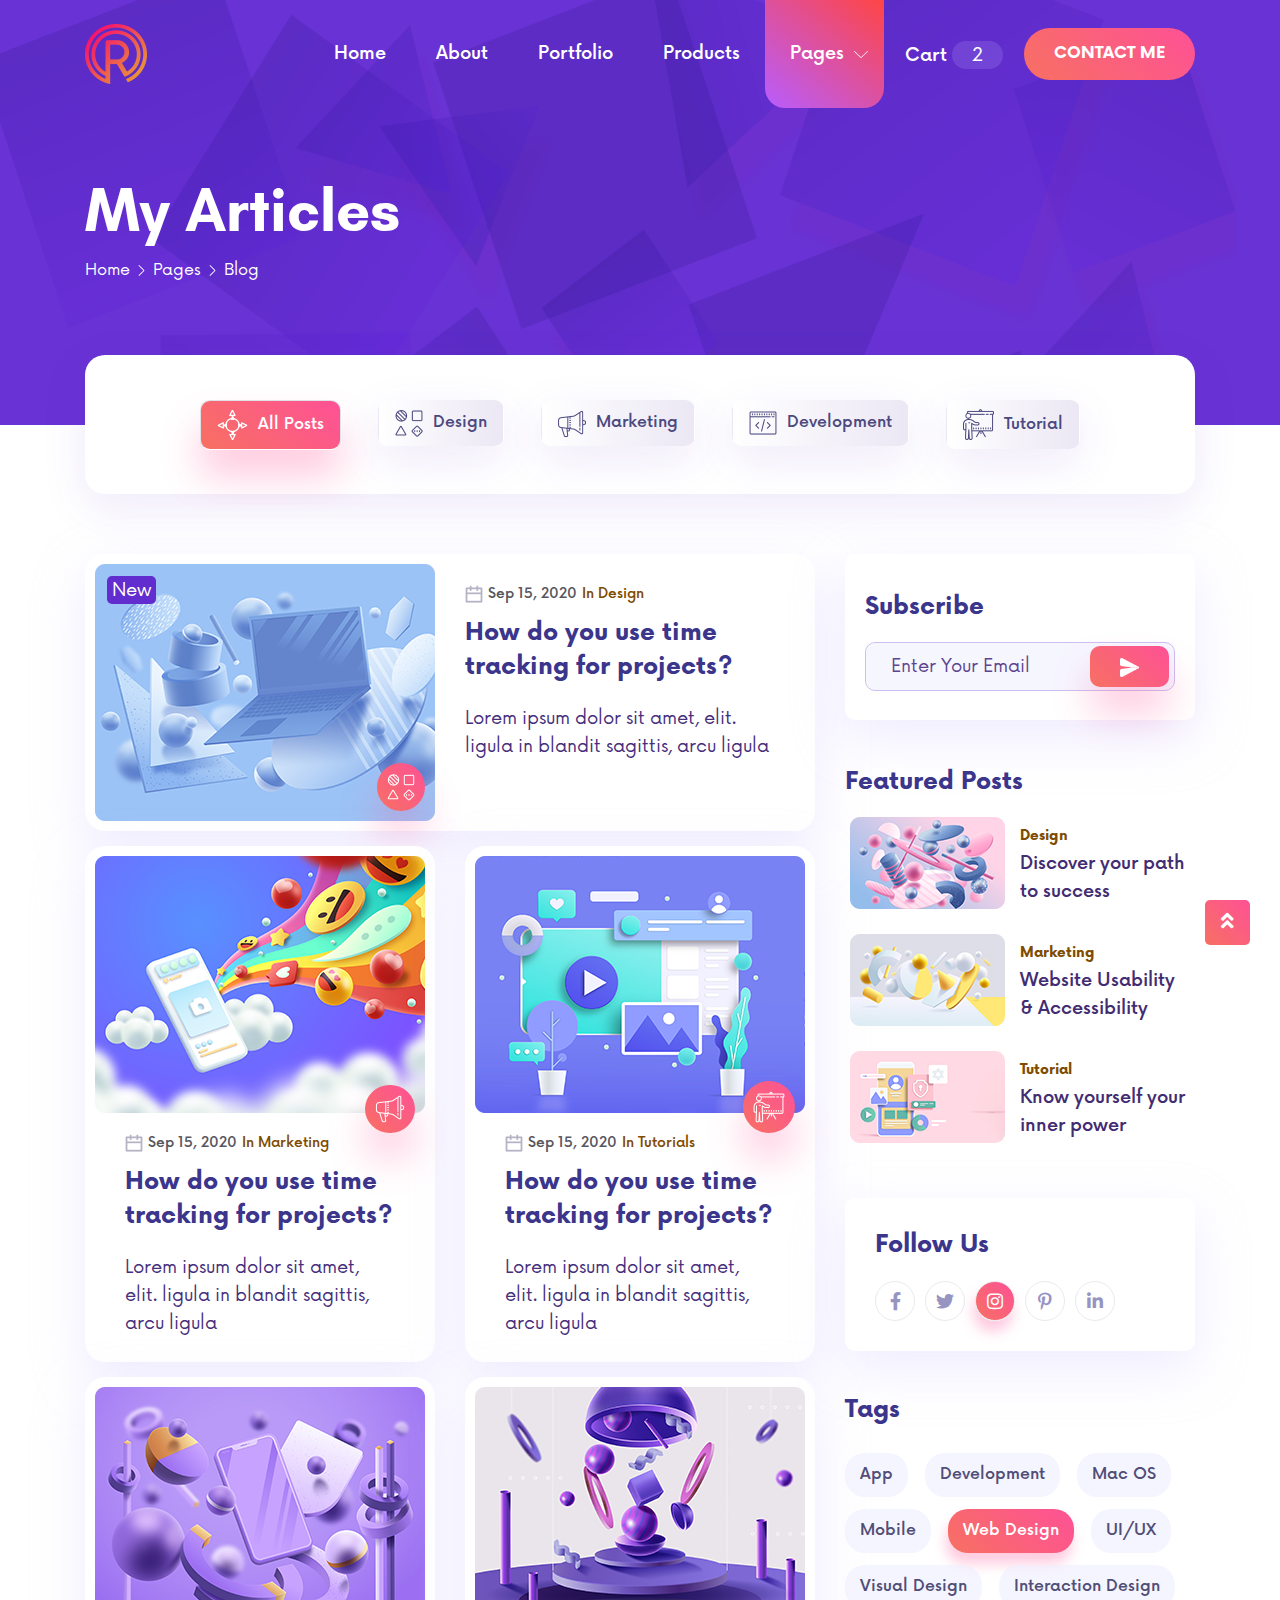
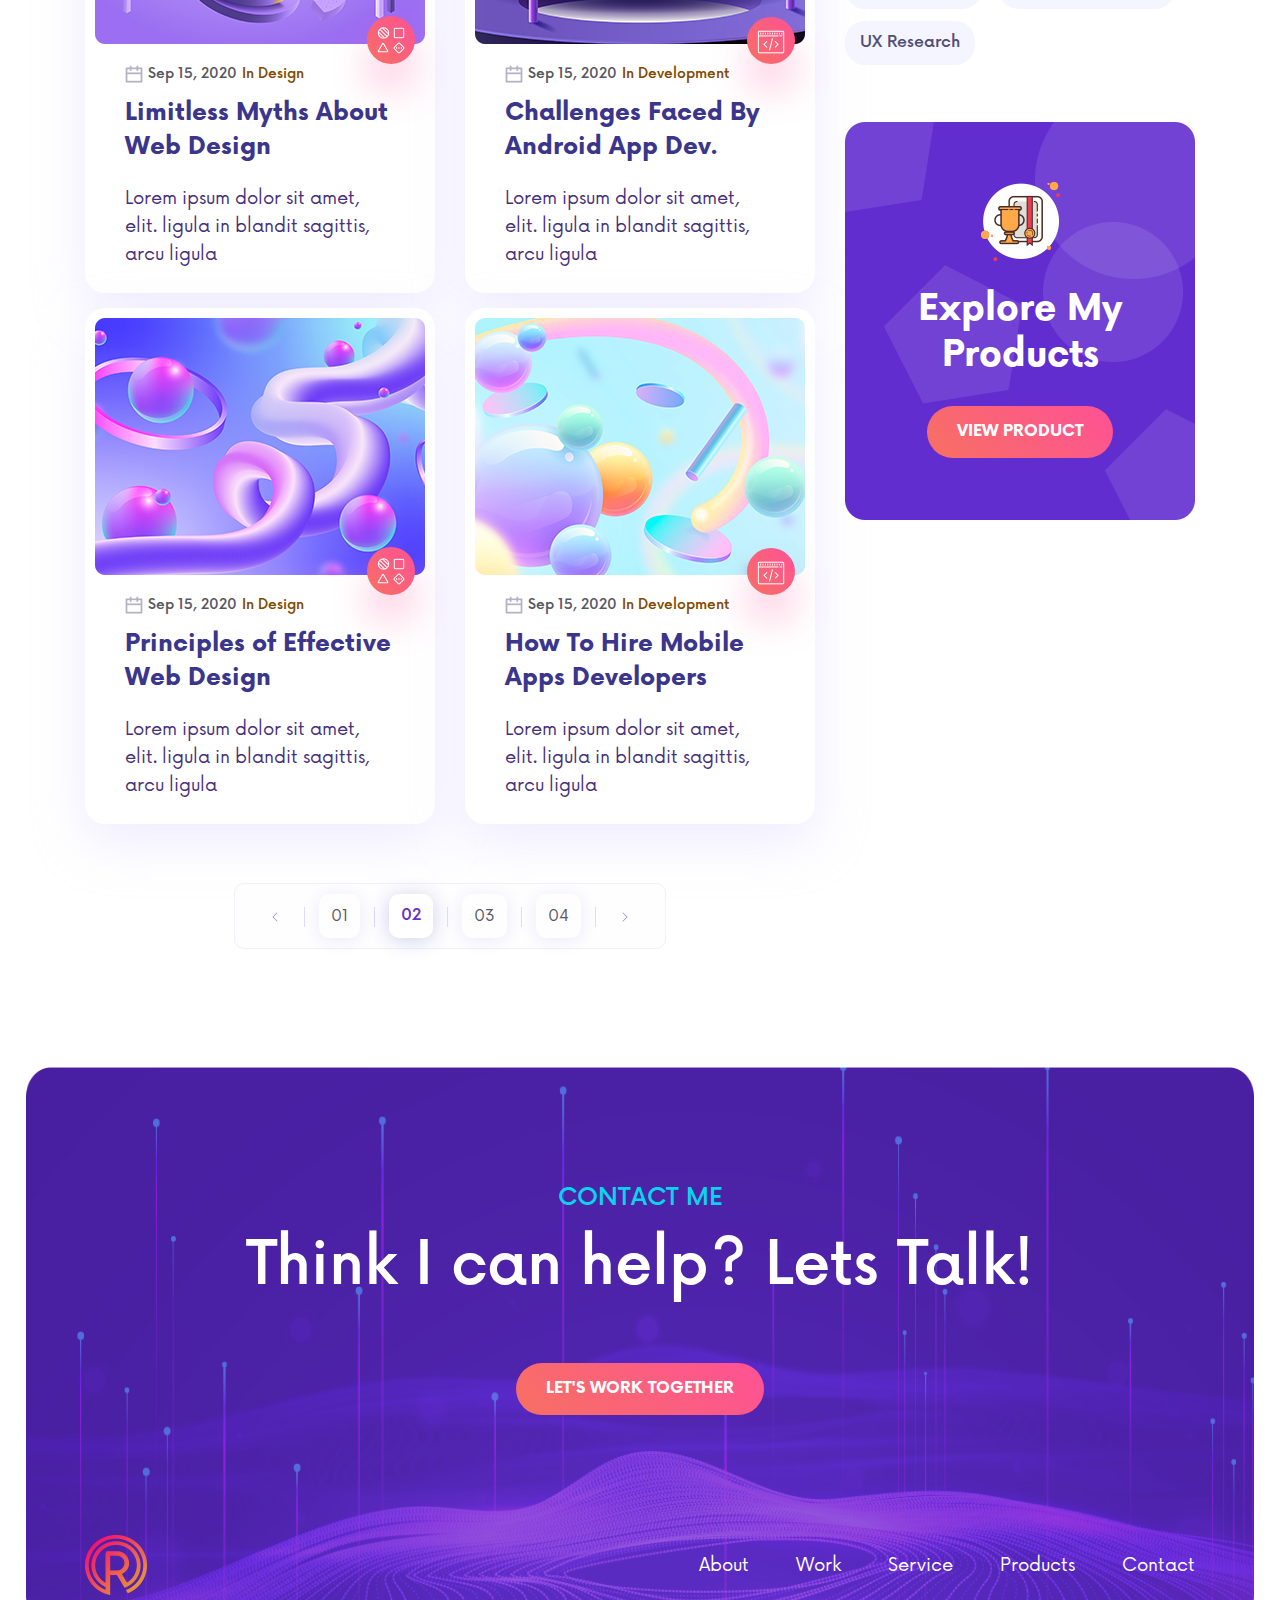
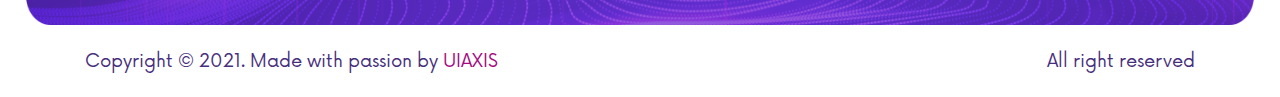
==== blog.html @ f1f04c7d "added initial index page and assets" ====
<!DOCTYPE html>
<html lang="zxx">

<!-- Mirrored from pixner.net/readora/blog.html by HTTrack Website Copier/3.x [XR&CO'2014], Wed, 11 Jan 2023 15:15:21 GMT -->
<head>
    <meta charset="UTF-8">
	<meta http-equiv="X-UA-Compatible" content="IE=edge" />
    <meta name="viewport" content="width=device-width, initial-scale=1.0">
    <meta http-equiv="X-UA-Compatible" content="ie=edge">
    <title>Readora - Portfolio Template</title>

    <link rel="shortcut icon" href="images/fav.png" type="image/x-icon">
    <link rel="stylesheet" href="css/bootstrap.min.css">
    <link rel="stylesheet" href="css/fontawesome.min.css">
    <link rel="stylesheet" href="css/slick.css">
    <link rel="stylesheet" href="css/nice-select.css">
    <link rel="stylesheet" href="css/owl.carousel.min.css">
    <link rel="stylesheet" href="css/owl.theme.default.min.css">
    <link rel="stylesheet" href="css/xzoom.css">
    <link rel="stylesheet" href="css/animate.css">
    <link rel="stylesheet" href="css/style.css">
</head>
<body>

    <!-- start preloader -->
    <div class="preloader" id="preloader"></div>
    <!-- end preloader -->

    <a href="#" class="scrollToTop"><i class="fas fa-angle-double-up"></i></a>

    <!-- header-section start -->
    <header id="header-section">
        <div class="overlay">
            <div class="container">
                <div class="row d-flex header-area">
                    <div class="logo-section flex-grow-1 d-flex align-items-center">
                        <a class="site-logo site-title" href="index.html"><img src="images/logo.png" alt="site-logo"></a>
                    </div>
                    <button class="navbar-toggler ml-auto collapsed" type="button" data-toggle="collapse" data-target="#navbarSupportedContent" aria-controls="navbarSupportedContent" aria-expanded="false" aria-label="Toggle navigation">
                        <i class="fas fa-bars"></i>
                    </button>
                    <nav class="navbar navbar-expand-lg p-0">
                        <div class="navbar-collapse collapse" id="navbarSupportedContent">
                            <ul class="navbar-nav main-menu ml-auto">
                                <li><a href="index.html">Home</a></li>
                                <li><a href="about.html">About</a></li>
                                <li><a href="portfolio.html">Portfolio</a></li>
                                <li><a href="products.html">Products</a></li>
                                <li class="menu_has_children"><a href="#0" class="active">Pages</a>
                                    <ul class="sub-menu">
                                        <li><a href="blog.html">Blog</a></li>
                                        <li><a href="blog-single.html">Blog Single</a></li>
                                        <li><a href="products-single.html">Products Single</a></li>
                                        <li><a href="portfolio-details.html">Portfolio Details</a></li>
                                        <li><a href="pricing.html">Pricing</a></li>
                                        <li><a href="cart.html">Cart</a></li>
                                    </ul>
                                </li>
                                <li class="cart-area">
                                    <button class="cart-toggle cart">
                                        Cart<span>2</span>
                                    </button>
                                    <div class="cart-menu">
                                        <div class="row">
                                            <div class="col-lg-12">
                                                <div class="cart-items">
                                                    <div class="dropdown-items d-flex">
                                                        <div class="image-area">
                                                            <img src="images/cart-image1.png" alt="image">
                                                        </div>
                                                        <div class="text-area">
                                                            <h5>Minimalistic Phone Mockup</h5>
                                                            <p class="qnt">Quantity: <span>1</span></p>
                                                            <p class="price">$<span>10.00</span></p>
                                                        </div>
                                                        <button type="button"><img src="images/close-icon.png" alt="image"></button>
                                                    </div>
                                                </div>
                                                <div class="cart-items">
                                                    <div class="dropdown-items d-flex">
                                                        <div class="image-area">
                                                            <img src="images/cart-image2.png" alt="image">
                                                        </div>
                                                        <div class="text-area">
                                                            <h5>Minimalistic Phone Mockup</h5>
                                                            <p class="qnt">Quantity: <span>1</span></p>
                                                            <p class="price">$<span>10.00</span></p>
                                                        </div>
                                                        <button type="button"><img src="images/close-icon.png" alt="image"></button>
                                                    </div>
                                                </div>
                                                <div class="total-order d-flex justify-content-between">
                                                    <p>Order total:</p>
                                                    <p class="dollar">$<span>20.00</span></p>
                                                </div>
                                                <div class="d-flex justify-content-center">
                                                    <a href="#" class="view">VIEW CART & CHECKOUT</a>
                                                </div>
                                            </div>
                                        </div>
                                    </div>
                                </li>
                            </ul>
                        </div>
                    </nav>
                    <div class="right-area header-action d-flex align-items-center">
                        <a href="contact.html" class="cmn-btn">Contact Me</a>
                    </div>
                </div>
            </div>
        </div>
    </header>
    <!-- header-section end -->
    
    <!-- inner banner start -->
    <section id="banner-section" class="inner-banner blog cart">
        <div class="banner-content d-flex align-items-center">
            <div class="container">
                <div class="row d-flex justify-content-start">
                    <div class="col-lg-12">
                        <div class="text-area">
                            <h1>My Articles</h1>
                            <div class="breadcrumb-area">
                                <nav aria-label="breadcrumb">
                                    <ol class="breadcrumb d-flex">
                                        <li class="breadcrumb-item"><a href="index.html">Home</a></li>
                                        <li class="breadcrumb-item"><a href="index.html">Pages</a></li>
                                        <li class="breadcrumb-item active" aria-current="page">Blog</li>
                                    </ol>
                                </nav>
                            </div>
                        </div>
                    </div>
                </div>
            </div>
        </div>
    </section>
    <!-- inner section end -->

    <!-- blog content start -->
    <section id="blog-content" class="pb-120">
        <div class="container">
            <div class="top-area">
                <div class="row d-flex justify-content-center">
                    <div class="col-lg-12">
                        <div class="nav-top-area wow fadeInUp">
                            <ul class="nav nav-tabs d-flex justify-content-between" id="myTab" role="tablist">
                                <li class="nav-item">
                                    <a class="nav-link posts active" id="all_posts-tab" data-toggle="tab" href="#all_posts" role="tab" aria-controls="all_posts" aria-selected="true">
                                        <img src="images/all-post.png" alt="icon">
                                        All Posts
                                    </a>
                                </li>
                                <li class="nav-item">
                                    <a class="nav-link design" id="design-tab" data-toggle="tab" href="#design" role="tab" aria-controls="design" aria-selected="false">
                                        <img src="images/design-icon-2.png" alt="icon">
                                        Design
                                    </a>
                                </li>
                                <li class="nav-item">
                                    <a class="nav-link marketing" id="marketing-tab" data-toggle="tab" href="#marketing" role="tab" aria-controls="marketing" aria-selected="false">
                                        <img src="images/marketing.png" alt="icon">
                                        Marketing
                                    </a>
                                </li>
                                <li class="nav-item">
                                    <a class="nav-link development" id="development-tab" data-toggle="tab" href="#development" role="tab" aria-controls="development" aria-selected="false">
                                        <img src="images/development-icon-2.png" alt="icon">
                                        Development
                                    </a>
                                </li>
                                <li class="nav-item">
                                    <a class="nav-link tutorial" id="tutorial-tab" data-toggle="tab" href="#tutorial" role="tab" aria-controls="tutorial" aria-selected="false">
                                        <img src="images/tutorial-icon.png" alt="icon">
                                        Tutorial
                                    </a>
                                </li>
                            </ul>
                        </div>
                    </div>
                </div>
            </div>
            <div class="row">
                <div class="col-lg-8">
                    <div class="tab-content" id="myTabContent">
                        <div class="tab-pane fade show active" id="all_posts" role="tabpanel" aria-labelledby="all_posts-tab">
                            <div class="row d-flex justify-content-center">
                                <div class="col-lg-12 col-sm-9">
                                    <div class="single-item flex-item mb-30">
                                        <div class="image-area">
                                            <span>New</span>
                                            <img src="images/blog-img1.png" class="blog-item" alt="image">
                                            <div class="icon">
                                                <img src="images/design-icon.png" alt="image">
                                            </div>
                                        </div>
                                        <div class="text-item">
                                            <div class="date-area">
                                                <img src="images/date-icon.png" alt="image">
                                                <span class="date">Sep 15, 2020</span>
                                                <span>In Design</span>
                                            </div>
                                            <a href="blog-single.html"><h3>How do you use time tracking for projects?</h3></a>
                                            <p>Lorem ipsum dolor sit amet, elit. ligula in blandit sagittis, arcu ligula</p>
                                        </div>
                                    </div>
                                </div>
                            </div>
                            <div class="row">
                                <div class="col-lg-6 col-md-6 col-sm-6">
                                    <div class="single-item mb-30">
                                        <div class="image-area">
                                            <img src="images/blog-img2.png" class="blog-item" alt="image">
                                            <div class="icon">
                                                <img src="images/marketing-icon.png" alt="image">
                                            </div>
                                        </div>
                                        <div class="text-item">
                                            <div class="date-area">
                                                <img src="images/date-icon.png" alt="image">
                                                <span class="date">Sep 15, 2020</span>
                                                <span>In Marketing</span>
                                            </div>
                                            <a href="blog-single.html"><h3>How do you use time tracking for projects?</h3></a>
                                            <p>Lorem ipsum dolor sit amet, elit. ligula in blandit sagittis, arcu ligula</p>
                                        </div>
                                    </div>
                                </div>
                                <div class="col-lg-6 col-md-6 col-sm-6">
                                    <div class="single-item mb-30">
                                        <div class="image-area">
                                            <img src="images/blog-img3.png" class="blog-item" alt="image">
                                            <div class="icon">
                                                <img src="images/tutorials-icon.png" alt="image">
                                            </div>
                                        </div>
                                        <div class="text-item">
                                            <div class="date-area">
                                                <img src="images/date-icon.png" alt="image">
                                                <span class="date">Sep 15, 2020</span>
                                                <span>In Tutorials</span>
                                            </div>
                                            <a href="blog-single.html"><h3>How do you use time tracking for projects?</h3></a>
                                            <p>Lorem ipsum dolor sit amet, elit. ligula in blandit sagittis, arcu ligula</p>
                                        </div>
                                    </div>
                                </div>
                                <div class="col-lg-6 col-md-6 col-sm-6">
                                    <div class="single-item mb-30">
                                        <div class="image-area">
                                            <img src="images/blog-img4.png" class="blog-item" alt="image">
                                            <div class="icon">
                                                <img src="images/design-icon.png" alt="image">
                                            </div>
                                        </div>
                                        <div class="text-item">
                                            <div class="date-area">
                                                <img src="images/date-icon.png" alt="image">
                                                <span class="date">Sep 15, 2020</span>
                                                <span>In Design</span>
                                            </div>
                                            <a href="blog-single.html"><h3>Limitless Myths About Web Design</h3></a>
                                            <p>Lorem ipsum dolor sit amet, elit. ligula in blandit sagittis, arcu ligula</p>
                                        </div>
                                    </div>
                                </div>
                                <div class="col-lg-6 col-md-6 col-sm-6">
                                    <div class="single-item mb-30">
                                        <div class="image-area">
                                            <img src="images/blog-img5.png" class="blog-item" alt="image">
                                            <div class="icon">
                                                <img src="images/development-icon.png" alt="image">
                                            </div>
                                        </div>
                                        <div class="text-item">
                                            <div class="date-area">
                                                <img src="images/date-icon.png" alt="image">
                                                <span class="date">Sep 15, 2020</span>
                                                <span>In Development</span>
                                            </div>
                                            <a href="blog-single.html"><h3>Challenges Faced By Android App Dev.</h3></a>
                                            <p>Lorem ipsum dolor sit amet, elit. ligula in blandit sagittis, arcu ligula</p>
                                        </div>
                                    </div>
                                </div>
                                <div class="col-lg-6 col-md-6 col-sm-6">
                                    <div class="single-item mb-30">
                                        <div class="image-area">
                                            <img src="images/blog-img6.png" class="blog-item" alt="image">
                                            <div class="icon">
                                                <img src="images/design-icon.png" alt="image">
                                            </div>
                                        </div>
                                        <div class="text-item">
                                            <div class="date-area">
                                                <img src="images/date-icon.png" alt="image">
                                                <span class="date">Sep 15, 2020</span>
                                                <span>In Design</span>
                                            </div>
                                            <a href="blog-single.html"><h3>Principles of Effective Web Design</h3></a>
                                            <p>Lorem ipsum dolor sit amet, elit. ligula in blandit sagittis, arcu ligula</p>
                                        </div>
                                    </div>
                                </div>
                                <div class="col-lg-6 col-md-6 col-sm-6">
                                    <div class="single-item mb-30">
                                        <div class="image-area">
                                            <img src="images/blog-img7.png" class="blog-item" alt="image">
                                            <div class="icon">
                                                <img src="images/development-icon.png" alt="image">
                                            </div>
                                        </div>
                                        <div class="text-item">
                                            <div class="date-area">
                                                <img src="images/date-icon.png" alt="image">
                                                <span class="date">Sep 15, 2020</span>
                                                <span>In Development</span>
                                            </div>
                                            <a href="blog-single.html"><h3>How To Hire Mobile Apps Developers</h3></a>
                                            <p>Lorem ipsum dolor sit amet, elit. ligula in blandit sagittis, arcu ligula</p>
                                        </div>
                                    </div>
                                </div>
                            </div>
                        </div>
                        <div class="tab-pane fade" id="design" role="tabpanel" aria-labelledby="design-tab">
                            <div class="row d-flex justify-content-center">
                                <div class="col-lg-12 col-sm-9">
                                    <div class="single-item flex-item mb-30">
                                        <div class="image-area">
                                            <span>New</span>
                                            <img src="images/blog-img1.png" class="blog-item" alt="image">
                                            <div class="icon">
                                                <img src="images/design-icon.png" alt="image">
                                            </div>
                                        </div>
                                        <div class="text-item">
                                            <div class="date-area">
                                                <img src="images/date-icon.png" alt="image">
                                                <span class="date">Sep 15, 2020</span>
                                                <span>In Design</span>
                                            </div>
                                            <a href="blog-single.html"><h3>How do you use time tracking for projects?</h3></a>
                                            <p>Lorem ipsum dolor sit amet, elit. ligula in blandit sagittis, arcu ligula</p>
                                        </div>
                                    </div>
                                </div>
                            </div>
                            <div class="row">
                                <div class="col-lg-6 col-md-6 col-sm-6">
                                    <div class="single-item mb-30">
                                        <div class="image-area">
                                            <img src="images/blog-img4.png" class="blog-item" alt="image">
                                            <div class="icon">
                                                <img src="images/design-icon.png" alt="image">
                                            </div>
                                        </div>
                                        <div class="text-item">
                                            <div class="date-area">
                                                <img src="images/date-icon.png" alt="image">
                                                <span class="date">Sep 15, 2020</span>
                                                <span>In Design</span>
                                            </div>
                                            <a href="blog-single.html"><h3>Limitless Myths About Web Design</h3></a>
                                            <p>Lorem ipsum dolor sit amet, elit. ligula in blandit sagittis, arcu ligula</p>
                                        </div>
                                    </div>
                                </div>
                                <div class="col-lg-6 col-md-6 col-sm-6">
                                    <div class="single-item mb-30">
                                        <div class="image-area">
                                            <img src="images/blog-img6.png" class="blog-item" alt="image">
                                            <div class="icon">
                                                <img src="images/design-icon.png" alt="image">
                                            </div>
                                        </div>
                                        <div class="text-item">
                                            <div class="date-area">
                                                <img src="images/date-icon.png" alt="image">
                                                <span class="date">Sep 15, 2020</span>
                                                <span>In Design</span>
                                            </div>
                                            <a href="blog-single.html"><h3>Principles of Effective Web Design</h3></a>
                                            <p>Lorem ipsum dolor sit amet, elit. ligula in blandit sagittis, arcu ligula</p>
                                        </div>
                                    </div>
                                </div>
                            </div>
                        </div>
                        <div class="tab-pane fade" id="marketing" role="tabpanel" aria-labelledby="marketing-tab">
                            <div class="row">
                                <div class="col-lg-6 col-md-6 col-sm-6">
                                    <div class="single-item mb-30">
                                        <div class="image-area">
                                            <img src="images/blog-img2.png" class="blog-item" alt="image">
                                            <div class="icon">
                                                <img src="images/marketing-icon.png" alt="image">
                                            </div>
                                        </div>
                                        <div class="text-item">
                                            <div class="date-area">
                                                <img src="images/date-icon.png" alt="image">
                                                <span class="date">Sep 15, 2020</span>
                                                <span>In Marketing</span>
                                            </div>
                                            <a href="blog-single.html"><h3>How do you use time tracking for projects?</h3></a>
                                            <p>Lorem ipsum dolor sit amet, elit. ligula in blandit sagittis, arcu ligula</p>
                                        </div>
                                    </div>
                                </div>
                            </div>
                        </div>
                        <div class="tab-pane fade" id="development" role="tabpanel" aria-labelledby="development-tab">
                            <div class="row">
                                <div class="col-lg-6 col-md-6 col-sm-6">
                                    <div class="single-item mb-30">
                                        <div class="image-area">
                                            <img src="images/blog-img5.png" class="blog-item" alt="image">
                                            <div class="icon">
                                                <img src="images/development-icon.png" alt="image">
                                            </div>
                                        </div>
                                        <div class="text-item">
                                            <div class="date-area">
                                                <img src="images/date-icon.png" alt="image">
                                                <span class="date">Sep 15, 2020</span>
                                                <span>In Development</span>
                                            </div>
                                            <a href="blog-single.html"><h3>Challenges Faced By Android App Dev.</h3></a>
                                            <p>Lorem ipsum dolor sit amet, elit. ligula in blandit sagittis, arcu ligula</p>
                                        </div>
                                    </div>
                                </div>
                                <div class="col-lg-6 col-md-6 col-sm-6">
                                    <div class="single-item mb-30">
                                        <div class="image-area">
                                            <img src="images/blog-img7.png" class="blog-item" alt="image">
                                            <div class="icon">
                                                <img src="images/development-icon.png" alt="image">
                                            </div>
                                        </div>
                                        <div class="text-item">
                                            <div class="date-area">
                                                <img src="images/date-icon.png" alt="image">
                                                <span class="date">Sep 15, 2020</span>
                                                <span>In Development</span>
                                            </div>
                                            <a href="blog-single.html"><h3>How To Hire Mobile Apps Developers</h3></a>
                                            <p>Lorem ipsum dolor sit amet, elit. ligula in blandit sagittis, arcu ligula</p>
                                        </div>
                                    </div>
                                </div>
                            </div>
                        </div>
                        <div class="tab-pane fade" id="tutorial" role="tabpanel" aria-labelledby="tutorial-tab">
                            <div class="row">
                                <div class="col-lg-6 col-md-6 col-sm-6">
                                    <div class="single-item mb-30">
                                        <div class="image-area">
                                            <img src="images/blog-img3.png" class="blog-item" alt="image">
                                            <div class="icon">
                                                <img src="images/tutorials-icon.png" alt="image">
                                            </div>
                                        </div>
                                        <div class="text-item">
                                            <div class="date-area">
                                                <img src="images/date-icon.png" alt="image">
                                                <span class="date">Sep 15, 2020</span>
                                                <span>In Tutorials</span>
                                            </div>
                                            <a href="blog-single.html"><h3>How do you use time tracking for projects?</h3></a>
                                            <p>Lorem ipsum dolor sit amet, elit. ligula in blandit sagittis, arcu ligula</p>
                                        </div>
                                    </div>
                                </div>
                            </div>
                        </div>
                    </div>
                    <div class="row">
                        <div class="col-lg-12 d-flex justify-content-center">
                            <nav aria-label="Page navigation example">
                                <ul class="pagination">
                                    <li class="page-item"><a class="page-link" href="#"><img src="images/arrow-left.png" alt="left"></a></li>
                                    <li class="page-item"><a class="page-link" href="#">01</a></li>
                                    <li class="page-item"><a class="page-link active" href="#">02</a></li>
                                    <li class="page-item"><a class="page-link" href="#">03</a></li>
                                    <li class="page-item"><a class="page-link" href="#">04</a></li>
                                    <li class="page-item"><a class="page-link" href="#"><img src="images/arrow-right.png" alt="right"></a></li>
                                </ul>
                            </nav>
                        </div>
                    </div>
                </div>
                <div class="col-lg-4">
                    <div class="right-area">
                        <form action="#">
                            <h3>Subscribe</h3>
                            <div class="subscribe d-flex justify-content-between">
                                <input type="email" placeholder="Enter Your Email" autocomplete="off">
                                <button class="subscribe-btn">
                                    <img src="images/send-icon.png" alt="icon">
                                </button>
                            </div>
                        </form>
                    </div>
                    <div class="featured-post">
                        <h3>Featured Posts</h3>
                        <div class="single-item d-flex align-items-center">
                            <div class="left-item">
                                <img src="images/featured-img1.png" alt="image">
                            </div>
                            <div class="right-item">
                                <a href="#"><h5>Design</h5></a>
                                <p>Discover your path to success</p>
                            </div>
                        </div>
                        <div class="single-item d-flex align-items-center">
                            <div class="left-item">
                                <img src="images/featured-img2.png" alt="image">
                            </div>
                            <div class="right-item">
                                <a href="#"><h5>Marketing</h5></a>
                                <p>Website Usability & Accessibility</p>
                            </div>
                        </div>
                        <div class="single-item d-flex align-items-center">
                            <div class="left-item">
                                <img src="images/featured-img3.png" alt="image">
                            </div>
                            <div class="right-item">
                                <a href="#"><h5>Tutorial</h5></a>
                                <p>Know yourself your inner power</p>
                            </div>
                        </div>
                    </div>
                    <div class="social-area">
                        <h3>Follow Us</h3>
                        <div class="social d-flex">
                            <a href="#"><i class="fab fa-facebook-f"></i></a>
                            <a href="#"><i class="fab fa-twitter"></i></a>
                            <a href="#" class="active"><i class="fab fa-instagram"></i></a>
                            <a href="#"><i class="fab fa-pinterest-p"></i></a>
                            <a href="#"><i class="fab fa-linkedin-in"></i></a>
                        </div>
                    </div>
                    <div class="tags-area">
                        <h3>Tags</h3>
                        <div class="tags">
                            <a href="#" class="tag-item">App</a>
                            <a href="#" class="tag-item">Development</a>
                            <a href="#" class="tag-item">Mac OS</a>
                            <a href="#" class="tag-item">Mobile</a>
                            <a href="#" class="tag-item active">Web Design</a>
                            <a href="#" class="tag-item">UI/UX</a>
                            <a href="#" class="tag-item">Visual Design</a>
                            <a href="#" class="tag-item">Interaction Design</a>
                            <a href="#" class="tag-item">UX Research</a>
                        </div>
                    </div>
                    <div class="view-product">
                        <img src="images/view-product-bg.png" alt="image">
                        <div class="text-area">
                            <img src="images/view-product-icon.png" alt="image">
                            <h1>Explore My Products</h1>
                            <a href="products.html" class="cmn-btn">View Product</a>
                        </div>
                    </div>
                </div>
            </div>
        </div>
    </section>
    <!-- content end -->

    <!-- footer-section start -->
    <footer id="footer-section">
        <div class="overlay pt-120">
            <div class="container">
                <div class="row">
                    <div class="col-lg-12 d-flex justify-content-center">
                        <div class="section-header pb-120 text-center">
                            <h4 class="sub-title-alt">Contact Me</h4>
                            <h3 class="title">Think I can help? Lets Talk!</h3>
                            <a href="contact.html" class="cmn-btn">Let's Work Together</a>
                        </div>
                    </div>
                </div>
                <div class="bottom-area">
                    <div class="row d-flex justify-content-between">
                        <div class="col-lg-4 col-md-4 col-sm-4 d-flex align-items-center justify-cen">
                            <a href="index.html">
                                <img src="images/logo.png" alt="logo">
                            </a>
                        </div>
                        <div class="col-lg-8 col-md-8 col-sm-8 d-flex align-items-center justify-content-end justify-cen">
                            <ul class="d-flex">
                                <li><a href="about.html">About</a></li>
                                <li><a href="portfolio.html">Work</a></li>
                                <li><a href="portfolio.html">Service</a></li>
                                <li><a href="products.html">Products</a></li>
                                <li><a href="contact.html">Contact</a></li>
                            </ul>
                        </div>
                    </div>
                </div>
            </div>
        </div>
        <div class="footer-bottom">
            <div class="container">
                <div class="main-content">
                    <div class="row d-flex justify-content-center">
                        <div class="col-lg-8 col-md-8 col-sm-12 d-flex justify-content-start justify-cen">
                            <div class="left-area">
                                <p>Copyright © 2021. Made with passion by <a href="https://themeforest.net/user/uiaxis">UIAXIS</a></p>
                            </div>
                        </div>
                        <div class="col-lg-4 col-md-4 col-sm-12 d-flex justify-content-end justify-cen">
                            <div class="right-area">
                                <p>All right reserved</p>
                            </div>
                        </div>
                    </div>
                </div>
            </div>
        </div>
    </footer>
    <!-- footer-section end -->

<script src="js/jquery-3.5.1.min.js"></script>
<script src="js/bootstrap.min.js"></script>
<script src="js/slick.js"></script>
<script src="js/jquery.nice-select.min.js"></script>
<script src="js/fontawesome.js"></script>
<script src="js/jquery.counterup.min.js"></script>
<script src="js/jquery.waypoints.min.js"></script>
<script src="js/owl.carousel.min.js"></script>
<script src="js/plugin.js"></script>
<script src="js/setup.js"></script>
<script src="js/xzoom.js"></script>
<script src="js/wow.js"></script>
<script src="js/main.js"></script>

</body>

<!-- Mirrored from pixner.net/readora/blog.html by HTTrack Website Copier/3.x [XR&CO'2014], Wed, 11 Jan 2023 15:15:27 GMT -->
</html>
---- css/nice-select.css ----
.nice-select {
  -webkit-tap-highlight-color: transparent;
  background-color: transparent;
  border-radius: 5px;
  border: solid 1px transparent;
  box-sizing: border-box;
  clear: both;
  cursor: pointer;
  display: block;
  float: left;
  font-family: inherit;
  font-size: 14px;
  font-weight: normal;
  height: 42px;
  line-height: 40px;
  outline: none;
  padding-left: 18px;
  padding-right: 30px;
  position: relative;
  text-align: left !important;
  -webkit-transition: all 0.2s ease-in-out;
  transition: all 0.2s ease-in-out;
  -webkit-user-select: none;
     -moz-user-select: none;
      -ms-user-select: none;
          user-select: none;
  white-space: nowrap;
  width: auto; }
  .nice-select:after {
    border-bottom: 2px solid #90a1b5;
    border-right: 2px solid #90a1b5;
    content: '';
    display: block;
    height: 8px;
    margin-top: -4px;
    pointer-events: none;
    position: absolute;
    right: 12px;
    top: 50%;
    -webkit-transform-origin: 66% 66%;
        -ms-transform-origin: 66% 66%;
            transform-origin: 66% 66%;
    -webkit-transform: rotate(45deg);
        -ms-transform: rotate(45deg);
            transform: rotate(45deg);
    -webkit-transition: all 0.15s ease-in-out;
    transition: all 0.15s ease-in-out;
    width: 8px; }
  .nice-select.open:after {
    -webkit-transform: rotate(-135deg);
        -ms-transform: rotate(-135deg);
            transform: rotate(-135deg); }
  .nice-select.open .list {
    opacity: 1;
    pointer-events: auto;
    -webkit-transform: scale(1) translateY(0);
        -ms-transform: scale(1) translateY(0);
            transform: scale(1) translateY(0); }
  .nice-select.disabled {
    border-color: #e7ecf2;
    color: #90a1b5;
    pointer-events: none; }
    .nice-select.disabled:after {
      border-color: #cdd5de; }
  .nice-select.wide {
    width: 100%; }
    .nice-select.wide .list {
      left: 0 !important;
      right: 0 !important; }
  .nice-select.right {
    float: right; }
    .nice-select.right .list {
      left: auto;
      right: 0; }
  .nice-select.small {
    font-size: 12px;
    height: 36px;
    line-height: 34px; }
    .nice-select.small:after {
      height: 4px;
      width: 4px; }
    .nice-select.small .option {
      line-height: 34px;
      min-height: 34px; }
  .nice-select .list {
    background-color: #fff;
    border-radius: 5px;
    box-shadow: 0 0 0 1px rgba(68, 88, 112, 0.11);
    box-sizing: border-box;
    margin-top: 4px;
    opacity: 0;
    overflow: hidden;
    padding: 0;
    pointer-events: none;
    position: absolute;
    top: 100%;
    left: 0;
    -webkit-transform-origin: 50% 0;
        -ms-transform-origin: 50% 0;
            transform-origin: 50% 0;
    -webkit-transform: scale(0.75) translateY(-21px);
        -ms-transform: scale(0.75) translateY(-21px);
            transform: scale(0.75) translateY(-21px);
    -webkit-transition: all 0.2s cubic-bezier(0.5, 0, 0, 1.25), opacity 0.15s ease-out;
    transition: all 0.2s cubic-bezier(0.5, 0, 0, 1.25), opacity 0.15s ease-out;
    z-index: 9; }
    .nice-select .list:hover .option:not(:hover) {
      background-color: transparent !important; }
  .nice-select .option {
    cursor: pointer;
    font-weight: 400;
    line-height: 40px;
    list-style: none;
    min-height: 40px;
    outline: none;
    padding-left: 18px;
    padding-right: 29px;
    text-align: left;
    -webkit-transition: all 0.2s;
    transition: all 0.2s; }
    .nice-select .option:hover, .nice-select .option.focus, .nice-select .option.selected.focus {
      background-color: #f6f7f9; }
    .nice-select .option.selected {
      font-weight: bold; }
    .nice-select .option.disabled {
      background-color: transparent;
      color: #90a1b5;
      cursor: default; }

.no-csspointerevents .nice-select .list {
  display: none; }

.no-csspointerevents .nice-select.open .list {
  display: block; }

code[class*="language-"],
pre[class*="language-"] {
  border-radius: 2px;
  color: #445870;
  -webkit-hyphens: none;
      -ms-hyphens: none;
          hyphens: none;
  line-height: 1.5;
  -moz-tab-size: 4;
    -o-tab-size: 4;
       tab-size: 4;
  text-align: left;
  white-space: pre;
  word-break: normal;
  word-spacing: normal;
  word-wrap: normal;
  direction: ltr;
  font-family: Inconsolata, monospace;
  font-size: 13px;
  letter-spacing: 0; }

/* Code blocks */
pre[class*="language-"] {
  padding: 18px 24px;
  margin: 0 0 24px;
  overflow: auto; }

:not(pre) > code[class*="language-"],
pre[class*="language-"] {
  background: #f6f7f9; }

/* Inline code */
:not(pre) > code[class*="language-"] {
  padding: 0 2px 1px; }

.token.comment,
.token.prolog,
.token.doctype,
.token.cdata {
  color: #90a1b5; }

.token.punctuation {
  color: #999; }

.namespace {
  opacity: .7; }

.token.property,
.token.tag,
.token.boolean,
.token.number,
.token.constant,
.token.symbol,
.token.deleted {
  color: #EC4444; }

.token.selector,
.token.attr-name,
.token.string,
.token.char,
.token.builtin,
.token.inserted {
  color: #4ABF60; }

.token.operator,
.token.entity,
.token.url,
.language-css .token.string,
.style .token.string {
  color: #a67f59;
  background: rgba(255, 255, 255, 0.5); }

.token.atrule,
.token.attr-value,
.token.keyword {
  color: #55a1fb; }

.token.function {
  color: #DD4A68; }

.token.regex,
.token.important,
.token.variable {
  color: #e90; }

.token.important,
.token.bold {
  font-weight: bold; }

.token.italic {
  font-style: italic; }

.token.entity {
  cursor: help; }
---- css/xzoom.css ----
/* Compatibility styles for frameworks like bootstrap, foundation e.t.c */
.xzoom-source img, .xzoom-preview img, .xzoom-lens img {
    display: block;
    max-width: none;
    max-height: none;
    -webkit-transition: none;
    -moz-transition: none;
    -o-transition: none;
    transition: none;
  }
  /* --------------- */
  
  /* xZoom Styles below */
  .xzoom-container { 
    display: inline-block;
  }
  
  .xzoom-thumbs {
    text-align: center;
    margin-bottom: 10px;
  }
  .xzoom-container{
    width: 100%;
  }
  .xzoom-container .xzoom5{
    width: 100%!important;
  }
  
  .xzoom5 {
    border: 1px solid rgba(0, 0, 0, 0.1);
  }
  
  /* Thumbs */
   .xzoom-gallery5 {
    border: 1px solid rgba(0, 0, 0, 0.1);
    margin-left: 5px;
    margin-bottom: 10px;
  }
  
  .xzoom-source, .xzoom-hidden {
    display: block;
    position: static;
    float: none;
    clear: both;
  }
  
  /* Everything out of border is hidden */
  .xzoom-hidden {
    overflow: hidden;
  }
  
  /* Preview */
  .xzoom-preview {
    border: 1px solid #777;
  }
  
  /* Lens */
  .xzoom-lens {
    border: 1px solid #777;
    cursor: crosshair;
  }
  
  /* Loading */
  .xzoom-loading {
    background-position: center center;
    background-repeat: no-repeat;
    border-radius: 100%;
    opacity: .7;
    background: url(../images/xloading.html);
    width: 48px;
    height: 48px;
  }
  
  /* Additional class that applied to thumb when it is active */
  .xactive {
    border: 1px solid #c9030f;
  }
  
  /* Caption */
  .xzoom-caption {
    position: absolute;
    bottom: -43px;
    left: 0;
    background: transparent;
    width: 100%;
    text-align: left;
  }
  
  .xzoom-caption span {
    color: #fff;
    font-family: Arial, sans-serif;
    display: block;
    font-size: 0.75em;
    font-weight: bold;
    padding: 10px;
  }
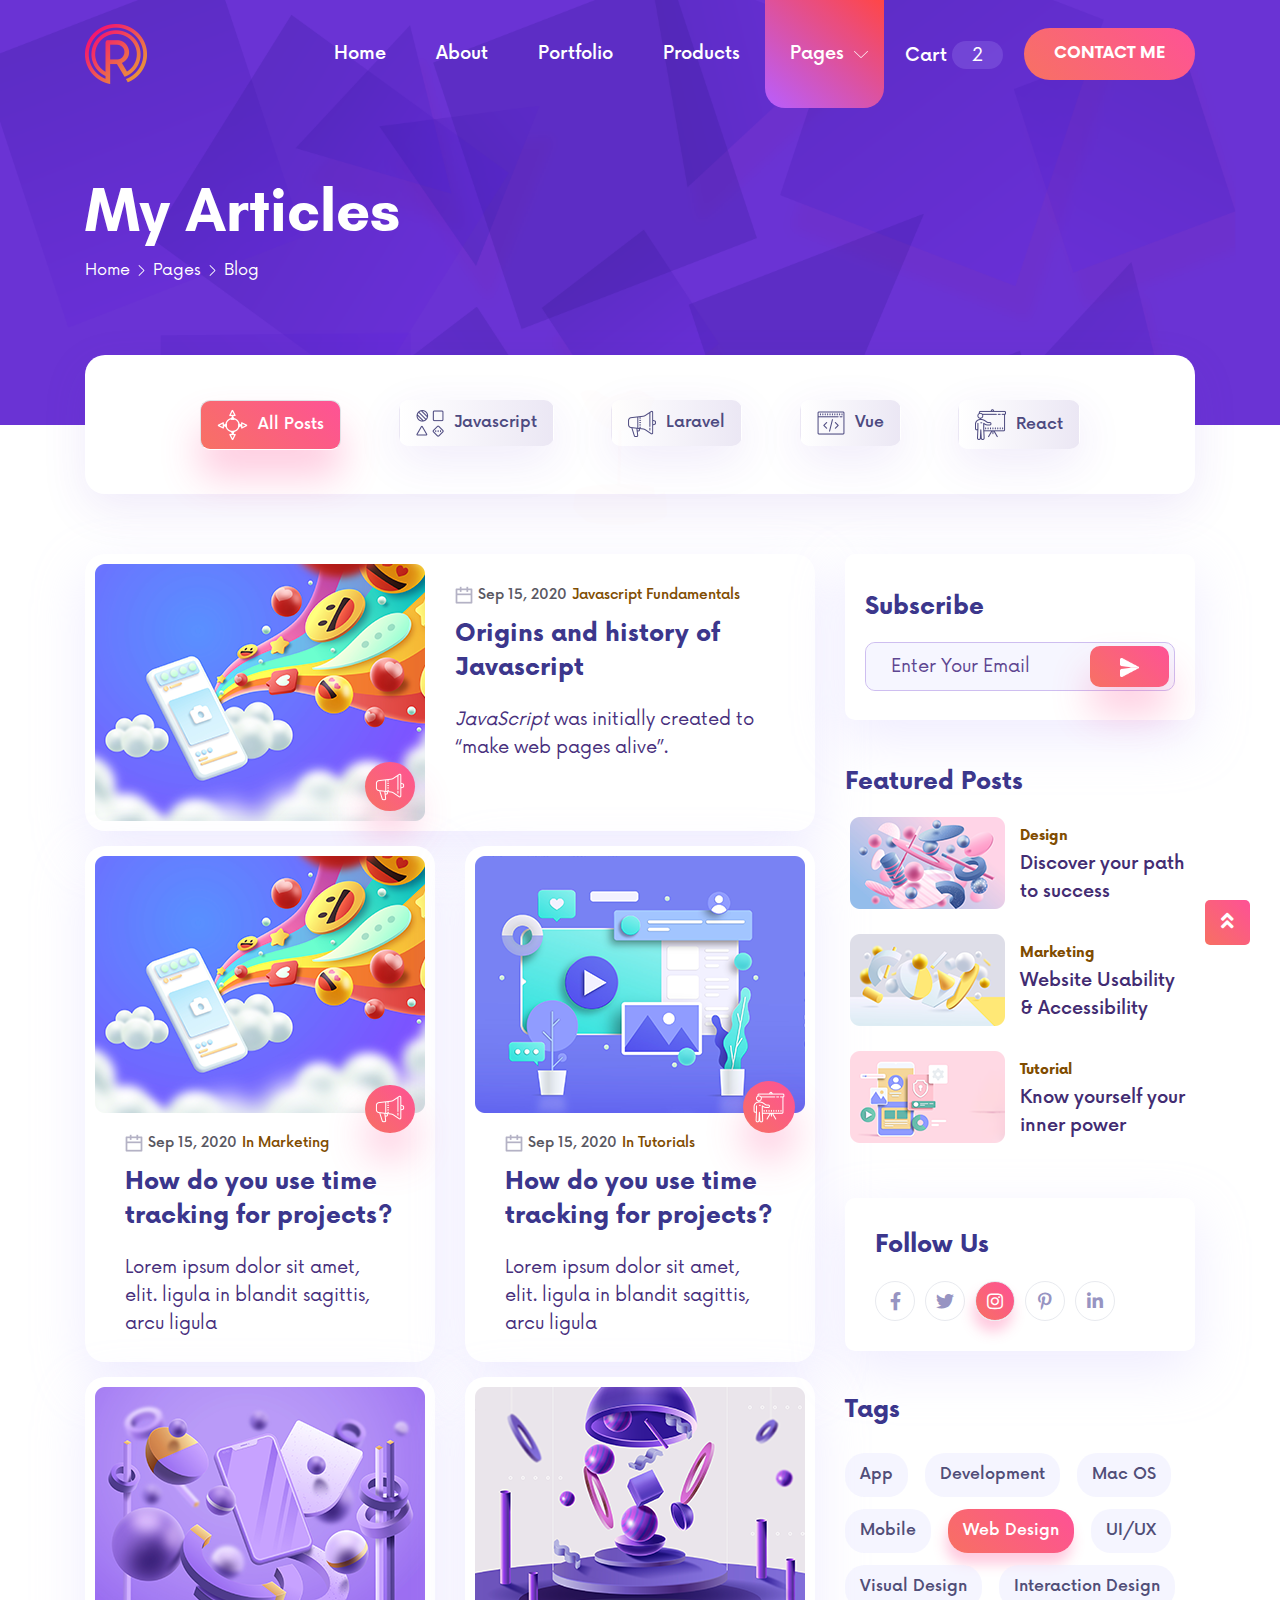
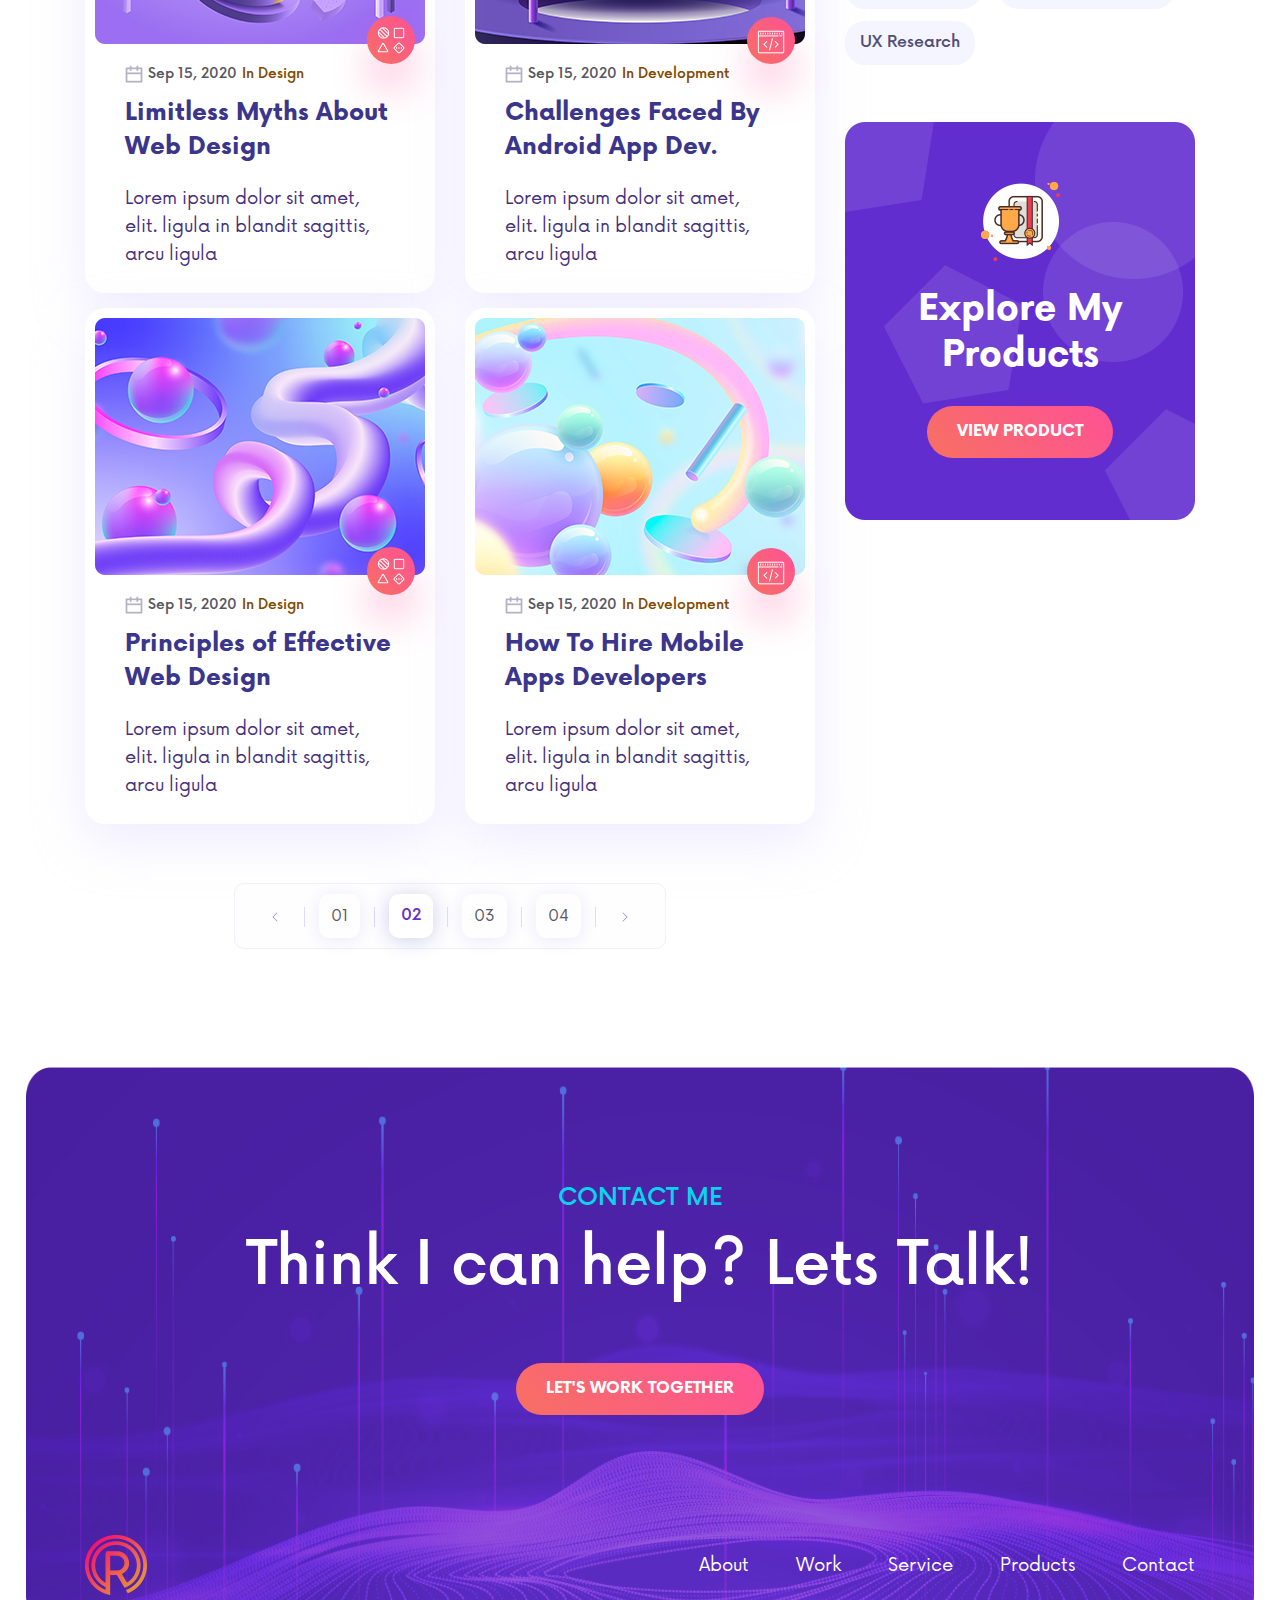
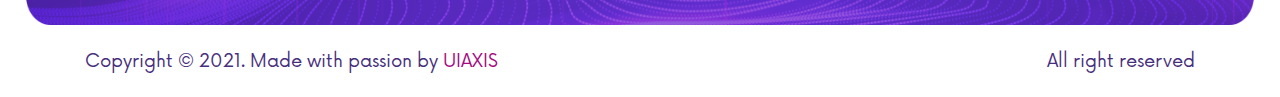
==== commit d7995371: "index page done" ====
--- a/blog.html
+++ b/blog.html
@@ -152,27 +152,27 @@
                                     </a>
                                 </li>
                                 <li class="nav-item">
-                                    <a class="nav-link design" id="design-tab" data-toggle="tab" href="#design" role="tab" aria-controls="design" aria-selected="false">
+                                    <a class="nav-link design" id="design-tab" data-toggle="tab" href="#javascript" role="tab" aria-controls="design" aria-selected="false">
                                         <img src="images/design-icon-2.png" alt="icon">
-                                        Design
+                                        Javascript
                                     </a>
                                 </li>
                                 <li class="nav-item">
                                     <a class="nav-link marketing" id="marketing-tab" data-toggle="tab" href="#marketing" role="tab" aria-controls="marketing" aria-selected="false">
                                         <img src="images/marketing.png" alt="icon">
-                                        Marketing
+                                        Laravel
                                     </a>
                                 </li>
                                 <li class="nav-item">
                                     <a class="nav-link development" id="development-tab" data-toggle="tab" href="#development" role="tab" aria-controls="development" aria-selected="false">
                                         <img src="images/development-icon-2.png" alt="icon">
-                                        Development
+                                        Vue
                                     </a>
                                 </li>
                                 <li class="nav-item">
                                     <a class="nav-link tutorial" id="tutorial-tab" data-toggle="tab" href="#tutorial" role="tab" aria-controls="tutorial" aria-selected="false">
                                         <img src="images/tutorial-icon.png" alt="icon">
-                                        Tutorial
+                                        React
                                     </a>
                                 </li>
                             </ul>
@@ -187,9 +187,71 @@
                             <div class="row d-flex justify-content-center">
                                 <div class="col-lg-12 col-sm-9">
                                     <div class="single-item flex-item mb-30">
-                                        <div class="image-area">
-                                            <span>New</span>
-                                            <img src="images/blog-img1.png" class="blog-item" alt="image">
+                                        <a href="tutorials/javascript/javascriptinfowebsite/introductiontojavascript.html">
+                                        <div class="image-area">
+                                            <img src="images/blog-img2.png" class="blog-item" alt="image">
+                                            <div class="icon">
+                                                <img src="images/marketing-icon.png" alt="image">
+                                            </div>
+                                        </div>
+                                        <div class="text-item">
+                                            <div class="date-area">
+                                                <img src="images/date-icon.png" alt="image">
+                                                <span class="date">Sep 15, 2020</span>
+                                                <span>Javascript Fundamentals</span>
+                                            </div>
+                                            <a href="tutorials/javascript/javascriptinfowebsite/introductiontojavascript.html">
+                                                <h3>Origins and history of Javascript</h3>
+                                            </a>
+                                            <p><em>JavaScript</em> was initially created to “make web pages alive”.</p>
+                                        </div>
+                                    </a>
+                                    </div>
+                                </div>
+                            </div>
+                            <div class="row">
+                                <div class="col-lg-6 col-md-6 col-sm-6">
+                                    <div class="single-item mb-30">
+                                        <div class="image-area">
+                                            <img src="images/blog-img2.png" class="blog-item" alt="image">
+                                            <div class="icon">
+                                                <img src="images/marketing-icon.png" alt="image">
+                                            </div>
+                                        </div>
+                                        <div class="text-item">
+                                            <div class="date-area">
+                                                <img src="images/date-icon.png" alt="image">
+                                                <span class="date">Sep 15, 2020</span>
+                                                <span>In Marketing</span>
+                                            </div>
+                                            <a href="blog-single.html"><h3>How do you use time tracking for projects?</h3></a>
+                                            <p>Lorem ipsum dolor sit amet, elit. ligula in blandit sagittis, arcu ligula</p>
+                                        </div>
+                                    </div>
+                                </div>
+                                <div class="col-lg-6 col-md-6 col-sm-6">
+                                    <div class="single-item mb-30">
+                                        <div class="image-area">
+                                            <img src="images/blog-img3.png" class="blog-item" alt="image">
+                                            <div class="icon">
+                                                <img src="images/tutorials-icon.png" alt="image">
+                                            </div>
+                                        </div>
+                                        <div class="text-item">
+                                            <div class="date-area">
+                                                <img src="images/date-icon.png" alt="image">
+                                                <span class="date">Sep 15, 2020</span>
+                                                <span>In Tutorials</span>
+                                            </div>
+                                            <a href="blog-single.html"><h3>How do you use time tracking for projects?</h3></a>
+                                            <p>Lorem ipsum dolor sit amet, elit. ligula in blandit sagittis, arcu ligula</p>
+                                        </div>
+                                    </div>
+                                </div>
+                                <div class="col-lg-6 col-md-6 col-sm-6">
+                                    <div class="single-item mb-30">
+                                        <div class="image-area">
+                                            <img src="images/blog-img4.png" class="blog-item" alt="image">
                                             <div class="icon">
                                                 <img src="images/design-icon.png" alt="image">
                                             </div>
@@ -200,55 +262,34 @@
                                                 <span class="date">Sep 15, 2020</span>
                                                 <span>In Design</span>
                                             </div>
-                                            <a href="blog-single.html"><h3>How do you use time tracking for projects?</h3></a>
-                                            <p>Lorem ipsum dolor sit amet, elit. ligula in blandit sagittis, arcu ligula</p>
-                                        </div>
-                                    </div>
-                                </div>
-                            </div>
-                            <div class="row">
-                                <div class="col-lg-6 col-md-6 col-sm-6">
-                                    <div class="single-item mb-30">
-                                        <div class="image-area">
-                                            <img src="images/blog-img2.png" class="blog-item" alt="image">
-                                            <div class="icon">
-                                                <img src="images/marketing-icon.png" alt="image">
-                                            </div>
-                                        </div>
-                                        <div class="text-item">
-                                            <div class="date-area">
-                                                <img src="images/date-icon.png" alt="image">
-                                                <span class="date">Sep 15, 2020</span>
-                                                <span>In Marketing</span>
-                                            </div>
-                                            <a href="blog-single.html"><h3>How do you use time tracking for projects?</h3></a>
-                                            <p>Lorem ipsum dolor sit amet, elit. ligula in blandit sagittis, arcu ligula</p>
-                                        </div>
-                                    </div>
-                                </div>
-                                <div class="col-lg-6 col-md-6 col-sm-6">
-                                    <div class="single-item mb-30">
-                                        <div class="image-area">
-                                            <img src="images/blog-img3.png" class="blog-item" alt="image">
-                                            <div class="icon">
-                                                <img src="images/tutorials-icon.png" alt="image">
-                                            </div>
-                                        </div>
-                                        <div class="text-item">
-                                            <div class="date-area">
-                                                <img src="images/date-icon.png" alt="image">
-                                                <span class="date">Sep 15, 2020</span>
-                                                <span>In Tutorials</span>
-                                            </div>
-                                            <a href="blog-single.html"><h3>How do you use time tracking for projects?</h3></a>
-                                            <p>Lorem ipsum dolor sit amet, elit. ligula in blandit sagittis, arcu ligula</p>
-                                        </div>
-                                    </div>
-                                </div>
-                                <div class="col-lg-6 col-md-6 col-sm-6">
-                                    <div class="single-item mb-30">
-                                        <div class="image-area">
-                                            <img src="images/blog-img4.png" class="blog-item" alt="image">
+                                            <a href="blog-single.html"><h3>Limitless Myths About Web Design</h3></a>
+                                            <p>Lorem ipsum dolor sit amet, elit. ligula in blandit sagittis, arcu ligula</p>
+                                        </div>
+                                    </div>
+                                </div>
+                                <div class="col-lg-6 col-md-6 col-sm-6">
+                                    <div class="single-item mb-30">
+                                        <div class="image-area">
+                                            <img src="images/blog-img5.png" class="blog-item" alt="image">
+                                            <div class="icon">
+                                                <img src="images/development-icon.png" alt="image">
+                                            </div>
+                                        </div>
+                                        <div class="text-item">
+                                            <div class="date-area">
+                                                <img src="images/date-icon.png" alt="image">
+                                                <span class="date">Sep 15, 2020</span>
+                                                <span>In Development</span>
+                                            </div>
+                                            <a href="blog-single.html"><h3>Challenges Faced By Android App Dev.</h3></a>
+                                            <p>Lorem ipsum dolor sit amet, elit. ligula in blandit sagittis, arcu ligula</p>
+                                        </div>
+                                    </div>
+                                </div>
+                                <div class="col-lg-6 col-md-6 col-sm-6">
+                                    <div class="single-item mb-30">
+                                        <div class="image-area">
+                                            <img src="images/blog-img6.png" class="blog-item" alt="image">
                                             <div class="icon">
                                                 <img src="images/design-icon.png" alt="image">
                                             </div>
@@ -259,15 +300,15 @@
                                                 <span class="date">Sep 15, 2020</span>
                                                 <span>In Design</span>
                                             </div>
-                                            <a href="blog-single.html"><h3>Limitless Myths About Web Design</h3></a>
-                                            <p>Lorem ipsum dolor sit amet, elit. ligula in blandit sagittis, arcu ligula</p>
-                                        </div>
-                                    </div>
-                                </div>
-                                <div class="col-lg-6 col-md-6 col-sm-6">
-                                    <div class="single-item mb-30">
-                                        <div class="image-area">
-                                            <img src="images/blog-img5.png" class="blog-item" alt="image">
+                                            <a href="blog-single.html"><h3>Principles of Effective Web Design</h3></a>
+                                            <p>Lorem ipsum dolor sit amet, elit. ligula in blandit sagittis, arcu ligula</p>
+                                        </div>
+                                    </div>
+                                </div>
+                                <div class="col-lg-6 col-md-6 col-sm-6">
+                                    <div class="single-item mb-30">
+                                        <div class="image-area">
+                                            <img src="images/blog-img7.png" class="blog-item" alt="image">
                                             <div class="icon">
                                                 <img src="images/development-icon.png" alt="image">
                                             </div>
@@ -278,44 +319,6 @@
                                                 <span class="date">Sep 15, 2020</span>
                                                 <span>In Development</span>
                                             </div>
-                                            <a href="blog-single.html"><h3>Challenges Faced By Android App Dev.</h3></a>
-                                            <p>Lorem ipsum dolor sit amet, elit. ligula in blandit sagittis, arcu ligula</p>
-                                        </div>
-                                    </div>
-                                </div>
-                                <div class="col-lg-6 col-md-6 col-sm-6">
-                                    <div class="single-item mb-30">
-                                        <div class="image-area">
-                                            <img src="images/blog-img6.png" class="blog-item" alt="image">
-                                            <div class="icon">
-                                                <img src="images/design-icon.png" alt="image">
-                                            </div>
-                                        </div>
-                                        <div class="text-item">
-                                            <div class="date-area">
-                                                <img src="images/date-icon.png" alt="image">
-                                                <span class="date">Sep 15, 2020</span>
-                                                <span>In Design</span>
-                                            </div>
-                                            <a href="blog-single.html"><h3>Principles of Effective Web Design</h3></a>
-                                            <p>Lorem ipsum dolor sit amet, elit. ligula in blandit sagittis, arcu ligula</p>
-                                        </div>
-                                    </div>
-                                </div>
-                                <div class="col-lg-6 col-md-6 col-sm-6">
-                                    <div class="single-item mb-30">
-                                        <div class="image-area">
-                                            <img src="images/blog-img7.png" class="blog-item" alt="image">
-                                            <div class="icon">
-                                                <img src="images/development-icon.png" alt="image">
-                                            </div>
-                                        </div>
-                                        <div class="text-item">
-                                            <div class="date-area">
-                                                <img src="images/date-icon.png" alt="image">
-                                                <span class="date">Sep 15, 2020</span>
-                                                <span>In Development</span>
-                                            </div>
                                             <a href="blog-single.html"><h3>How To Hire Mobile Apps Developers</h3></a>
                                             <p>Lorem ipsum dolor sit amet, elit. ligula in blandit sagittis, arcu ligula</p>
                                         </div>
@@ -323,26 +326,29 @@
                                 </div>
                             </div>
                         </div>
-                        <div class="tab-pane fade" id="design" role="tabpanel" aria-labelledby="design-tab">
+                        <div class="tab-pane fade" id="javascript" role="tabpanel" aria-labelledby="design-tab">
                             <div class="row d-flex justify-content-center">
                                 <div class="col-lg-12 col-sm-9">
                                     <div class="single-item flex-item mb-30">
-                                        <div class="image-area">
-                                            <span>New</span>
-                                            <img src="images/blog-img1.png" class="blog-item" alt="image">
-                                            <div class="icon">
-                                                <img src="images/design-icon.png" alt="image">
-                                            </div>
-                                        </div>
-                                        <div class="text-item">
-                                            <div class="date-area">
-                                                <img src="images/date-icon.png" alt="image">
-                                                <span class="date">Sep 15, 2020</span>
-                                                <span>In Design</span>
-                                            </div>
-                                            <a href="blog-single.html"><h3>How do you use time tracking for projects?</h3></a>
-                                            <p>Lorem ipsum dolor sit amet, elit. ligula in blandit sagittis, arcu ligula</p>
-                                        </div>
+                                        <a href="tutorials/javascript/javascriptinfowebsite/introductiontojavascript.html">
+                                        <div class="image-area">
+                                            <img src="images/blog-img2.png" class="blog-item" alt="image">
+                                            <div class="icon">
+                                                <img src="images/marketing-icon.png" alt="image">
+                                            </div>
+                                        </div>
+                                        <div class="text-item">
+                                            <div class="date-area">
+                                                <img src="images/date-icon.png" alt="image">
+                                                <span class="date">Sep 15, 2020</span>
+                                                <span>Javascript Fundamentals</span>
+                                            </div>
+                                            <a href="tutorials/javascript/javascriptinfowebsite/introductiontojavascript.html">
+                                                <h3>Origins and history of Javascript</h3>
+                                            </a>
+                                            <p><em>JavaScript</em> was initially created to “make web pages alive”.</p>
+                                        </div>
+                                    </a>
                                     </div>
                                 </div>
                             </div>
--- a/css/style.css
+++ b/css/style.css
@@ -316,6 +316,32 @@
         padding-bottom: 50px;
     }
 }
+.pt-50 {
+    padding-top: 50px;
+}
+@media (max-width: 991px) {
+    .pt-50 {
+        padding-top: 22px;
+    }
+}
+@media (max-width: 575px) {
+    .pt-50 {
+        padding-top: 16px;
+    }
+}
+.pb-50 {
+    padding-bottom: 50px;
+}
+@media (max-width: 991px) {
+    .pb-50 {
+        padding-bottom: 22;
+    }
+}
+@media (max-width: 575px) {
+    .pb-50 {
+        padding-bottom: 16px;
+    }
+}
 body::-webkit-scrollbar {
     width: 4px;
 }
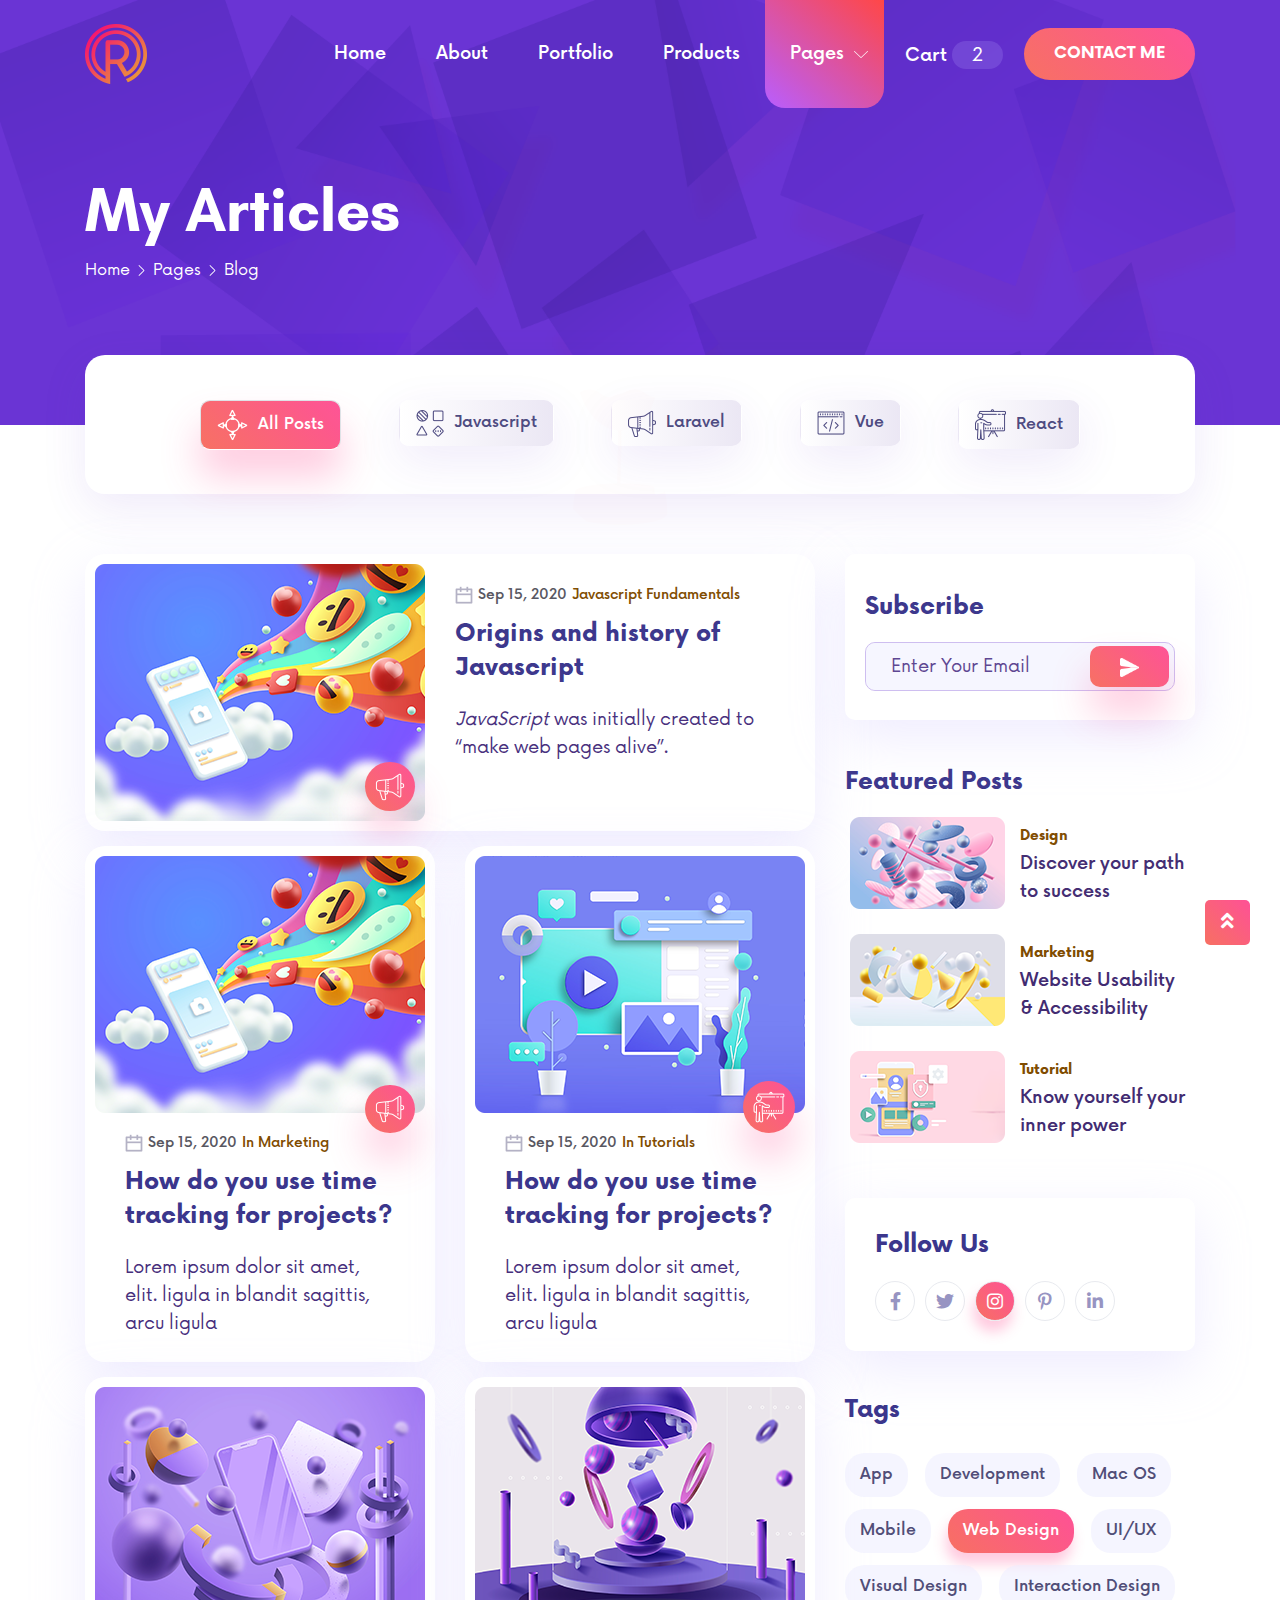
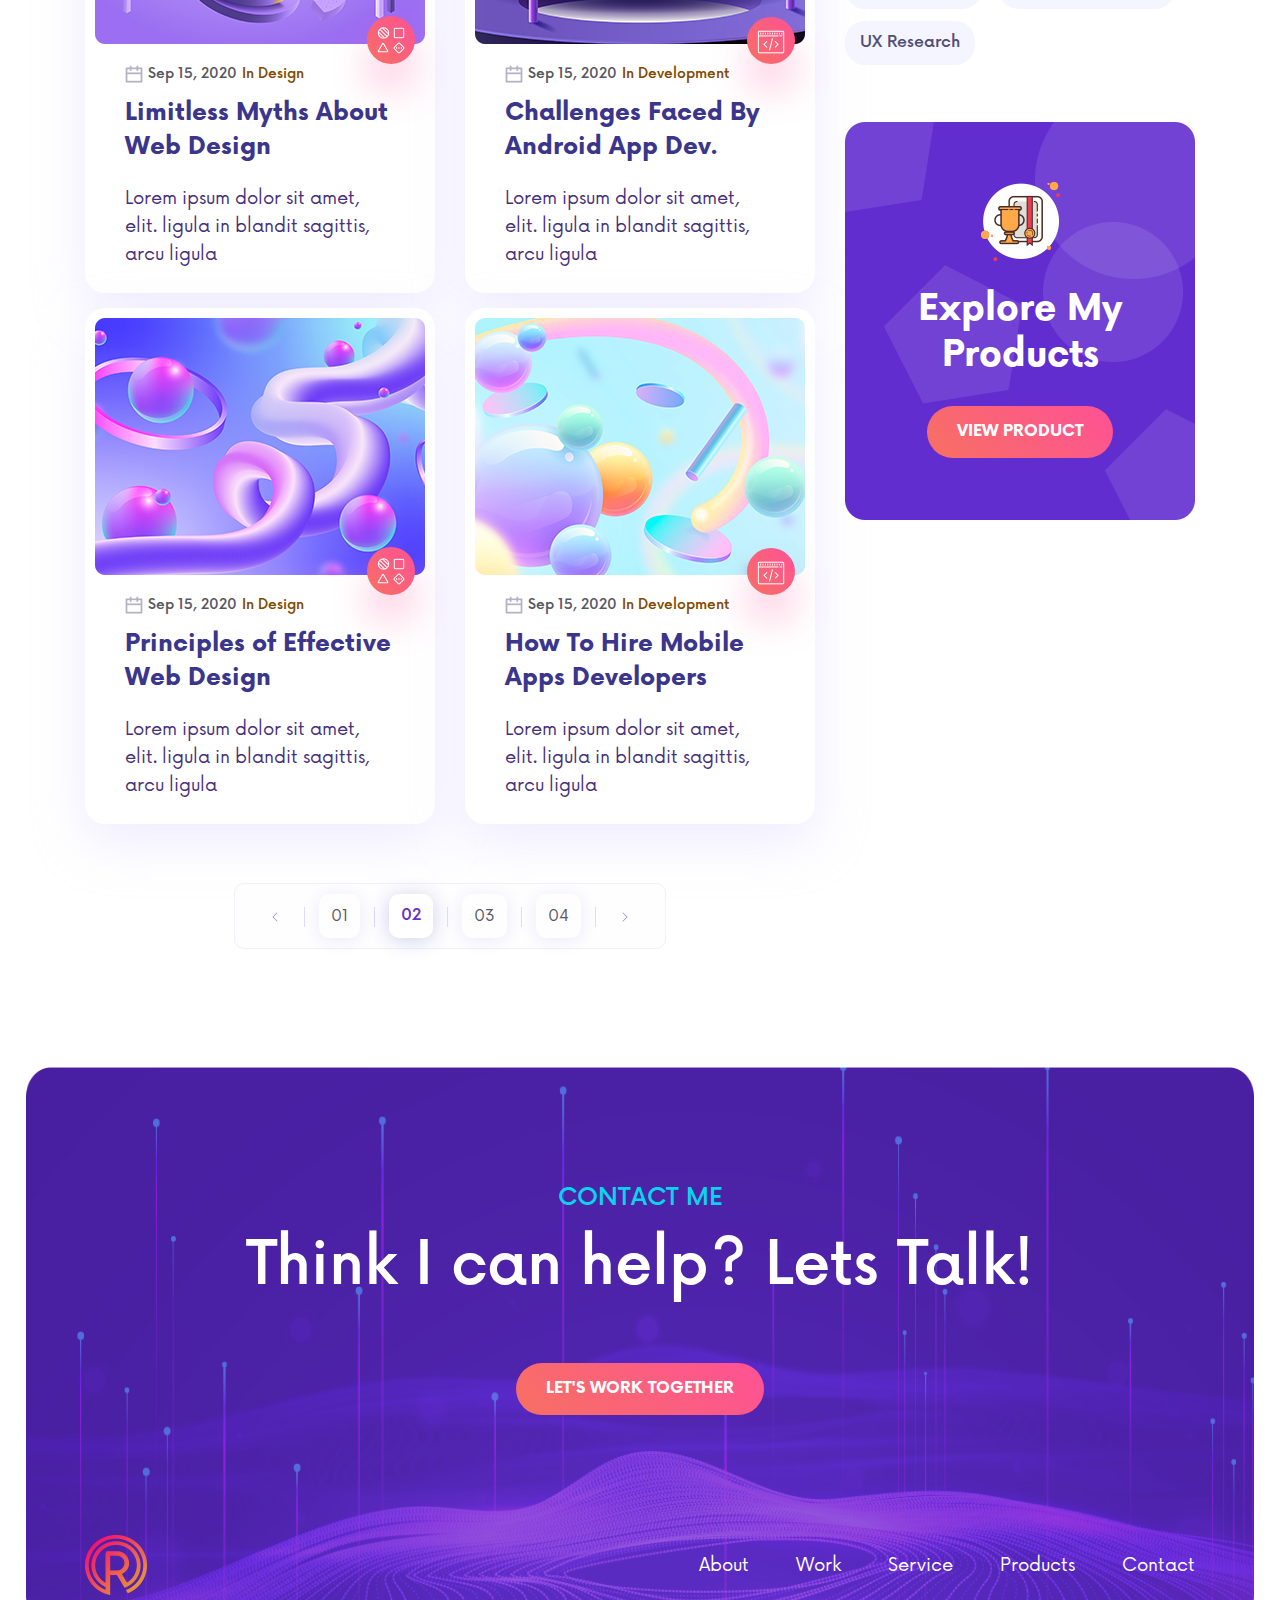
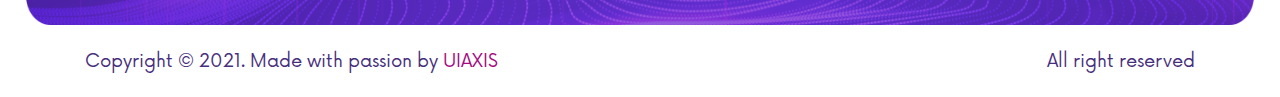
==== commit 838926af: "updated and changed cv" ====
--- a/blog.html
+++ b/blog.html
@@ -1,27 +1,25 @@
 <!DOCTYPE html>
 <html lang="zxx">
-
-<!-- Mirrored from pixner.net/readora/blog.html by HTTrack Website Copier/3.x [XR&CO'2014], Wed, 11 Jan 2023 15:15:21 GMT -->
-<head>
-    <meta charset="UTF-8">
-	<meta http-equiv="X-UA-Compatible" content="IE=edge" />
-    <meta name="viewport" content="width=device-width, initial-scale=1.0">
-    <meta http-equiv="X-UA-Compatible" content="ie=edge">
+  <!-- Mirrored from pixner.net/readora/blog.html by HTTrack Website Copier/3.x [XR&CO'2014], Wed, 11 Jan 2023 15:15:21 GMT -->
+  <head>
+    <meta charset="UTF-8" />
+    <meta http-equiv="X-UA-Compatible" content="IE=edge" />
+    <meta name="viewport" content="width=device-width, initial-scale=1.0" />
+    <meta http-equiv="X-UA-Compatible" content="ie=edge" />
     <title>Readora - Portfolio Template</title>
 
-    <link rel="shortcut icon" href="images/fav.png" type="image/x-icon">
-    <link rel="stylesheet" href="css/bootstrap.min.css">
-    <link rel="stylesheet" href="css/fontawesome.min.css">
-    <link rel="stylesheet" href="css/slick.css">
-    <link rel="stylesheet" href="css/nice-select.css">
-    <link rel="stylesheet" href="css/owl.carousel.min.css">
-    <link rel="stylesheet" href="css/owl.theme.default.min.css">
-    <link rel="stylesheet" href="css/xzoom.css">
-    <link rel="stylesheet" href="css/animate.css">
-    <link rel="stylesheet" href="css/style.css">
-</head>
-<body>
-
+    <link rel="shortcut icon" href="images/fav.png" type="image/x-icon" />
+    <link rel="stylesheet" href="css/bootstrap.min.css" />
+    <link rel="stylesheet" href="css/fontawesome.min.css" />
+    <link rel="stylesheet" href="css/slick.css" />
+    <link rel="stylesheet" href="css/nice-select.css" />
+    <link rel="stylesheet" href="css/owl.carousel.min.css" />
+    <link rel="stylesheet" href="css/owl.theme.default.min.css" />
+    <link rel="stylesheet" href="css/xzoom.css" />
+    <link rel="stylesheet" href="css/animate.css" />
+    <link rel="stylesheet" href="css/style.css" />
+  </head>
+  <body>
     <!-- start preloader -->
     <div class="preloader" id="preloader"></div>
     <!-- end preloader -->
@@ -30,622 +28,884 @@
 
     <!-- header-section start -->
     <header id="header-section">
-        <div class="overlay">
-            <div class="container">
-                <div class="row d-flex header-area">
-                    <div class="logo-section flex-grow-1 d-flex align-items-center">
-                        <a class="site-logo site-title" href="index.html"><img src="images/logo.png" alt="site-logo"></a>
-                    </div>
-                    <button class="navbar-toggler ml-auto collapsed" type="button" data-toggle="collapse" data-target="#navbarSupportedContent" aria-controls="navbarSupportedContent" aria-expanded="false" aria-label="Toggle navigation">
-                        <i class="fas fa-bars"></i>
-                    </button>
-                    <nav class="navbar navbar-expand-lg p-0">
-                        <div class="navbar-collapse collapse" id="navbarSupportedContent">
-                            <ul class="navbar-nav main-menu ml-auto">
-                                <li><a href="index.html">Home</a></li>
-                                <li><a href="about.html">About</a></li>
-                                <li><a href="portfolio.html">Portfolio</a></li>
-                                <li><a href="products.html">Products</a></li>
-                                <li class="menu_has_children"><a href="#0" class="active">Pages</a>
-                                    <ul class="sub-menu">
-                                        <li><a href="blog.html">Blog</a></li>
-                                        <li><a href="blog-single.html">Blog Single</a></li>
-                                        <li><a href="products-single.html">Products Single</a></li>
-                                        <li><a href="portfolio-details.html">Portfolio Details</a></li>
-                                        <li><a href="pricing.html">Pricing</a></li>
-                                        <li><a href="cart.html">Cart</a></li>
-                                    </ul>
-                                </li>
-                                <li class="cart-area">
-                                    <button class="cart-toggle cart">
-                                        Cart<span>2</span>
-                                    </button>
-                                    <div class="cart-menu">
-                                        <div class="row">
-                                            <div class="col-lg-12">
-                                                <div class="cart-items">
-                                                    <div class="dropdown-items d-flex">
-                                                        <div class="image-area">
-                                                            <img src="images/cart-image1.png" alt="image">
-                                                        </div>
-                                                        <div class="text-area">
-                                                            <h5>Minimalistic Phone Mockup</h5>
-                                                            <p class="qnt">Quantity: <span>1</span></p>
-                                                            <p class="price">$<span>10.00</span></p>
-                                                        </div>
-                                                        <button type="button"><img src="images/close-icon.png" alt="image"></button>
-                                                    </div>
-                                                </div>
-                                                <div class="cart-items">
-                                                    <div class="dropdown-items d-flex">
-                                                        <div class="image-area">
-                                                            <img src="images/cart-image2.png" alt="image">
-                                                        </div>
-                                                        <div class="text-area">
-                                                            <h5>Minimalistic Phone Mockup</h5>
-                                                            <p class="qnt">Quantity: <span>1</span></p>
-                                                            <p class="price">$<span>10.00</span></p>
-                                                        </div>
-                                                        <button type="button"><img src="images/close-icon.png" alt="image"></button>
-                                                    </div>
-                                                </div>
-                                                <div class="total-order d-flex justify-content-between">
-                                                    <p>Order total:</p>
-                                                    <p class="dollar">$<span>20.00</span></p>
-                                                </div>
-                                                <div class="d-flex justify-content-center">
-                                                    <a href="#" class="view">VIEW CART & CHECKOUT</a>
-                                                </div>
-                                            </div>
-                                        </div>
-                                    </div>
-                                </li>
-                            </ul>
-                        </div>
-                    </nav>
-                    <div class="right-area header-action d-flex align-items-center">
-                        <a href="contact.html" class="cmn-btn">Contact Me</a>
-                    </div>
-                </div>
-            </div>
+      <div class="overlay">
+        <div class="container">
+          <div class="row d-flex header-area">
+            <div class="logo-section flex-grow-1 d-flex align-items-center">
+              <a class="site-logo site-title" href="index.html"
+                ><img src="images/logo.png" alt="site-logo"
+              /></a>
+            </div>
+            <button
+              class="navbar-toggler ml-auto collapsed"
+              type="button"
+              data-toggle="collapse"
+              data-target="#navbarSupportedContent"
+              aria-controls="navbarSupportedContent"
+              aria-expanded="false"
+              aria-label="Toggle navigation"
+            >
+              <i class="fas fa-bars"></i>
+            </button>
+            <nav class="navbar navbar-expand-lg p-0">
+              <div class="navbar-collapse collapse" id="navbarSupportedContent">
+                <ul class="navbar-nav main-menu ml-auto">
+                  <li><a href="index.html">Home</a></li>
+                  <li><a href="about.html">About</a></li>
+                  <li><a href="portfolio.html">Portfolio</a></li>
+                  <li><a href="products.html">Products</a></li>
+                  <li class="menu_has_children">
+                    <a href="#0" class="active">Pages</a>
+                    <ul class="sub-menu">
+                      <li><a href="blog.html">Blog</a></li>
+                      <li><a href="blog-single.html">Blog Single</a></li>
+                      <li>
+                        <a href="products-single.html">Products Single</a>
+                      </li>
+                      <li>
+                        <a href="portfolio-details.html">Portfolio Details</a>
+                      </li>
+                      <li><a href="pricing.html">Pricing</a></li>
+                      <li><a href="cart.html">Cart</a></li>
+                    </ul>
+                  </li>
+                  <li class="cart-area">
+                    <button class="cart-toggle cart">Cart<span>2</span></button>
+                    <div class="cart-menu">
+                      <div class="row">
+                        <div class="col-lg-12">
+                          <div class="cart-items">
+                            <div class="dropdown-items d-flex">
+                              <div class="image-area">
+                                <img src="images/cart-image1.png" alt="image" />
+                              </div>
+                              <div class="text-area">
+                                <h5>Minimalistic Phone Mockup</h5>
+                                <p class="qnt">Quantity: <span>1</span></p>
+                                <p class="price">$<span>10.00</span></p>
+                              </div>
+                              <button type="button">
+                                <img src="images/close-icon.png" alt="image" />
+                              </button>
+                            </div>
+                          </div>
+                          <div class="cart-items">
+                            <div class="dropdown-items d-flex">
+                              <div class="image-area">
+                                <img src="images/cart-image2.png" alt="image" />
+                              </div>
+                              <div class="text-area">
+                                <h5>Minimalistic Phone Mockup</h5>
+                                <p class="qnt">Quantity: <span>1</span></p>
+                                <p class="price">$<span>10.00</span></p>
+                              </div>
+                              <button type="button">
+                                <img src="images/close-icon.png" alt="image" />
+                              </button>
+                            </div>
+                          </div>
+                          <div
+                            class="total-order d-flex justify-content-between"
+                          >
+                            <p>Order total:</p>
+                            <p class="dollar">$<span>20.00</span></p>
+                          </div>
+                          <div class="d-flex justify-content-center">
+                            <a href="#" class="view">VIEW CART & CHECKOUT</a>
+                          </div>
+                        </div>
+                      </div>
+                    </div>
+                  </li>
+                </ul>
+              </div>
+            </nav>
+            <div class="right-area header-action d-flex align-items-center">
+              <a href="contact.html" class="cmn-btn">Contact Me</a>
+            </div>
+          </div>
         </div>
+      </div>
     </header>
     <!-- header-section end -->
-    
+
     <!-- inner banner start -->
     <section id="banner-section" class="inner-banner blog cart">
-        <div class="banner-content d-flex align-items-center">
-            <div class="container">
-                <div class="row d-flex justify-content-start">
-                    <div class="col-lg-12">
-                        <div class="text-area">
-                            <h1>My Articles</h1>
-                            <div class="breadcrumb-area">
-                                <nav aria-label="breadcrumb">
-                                    <ol class="breadcrumb d-flex">
-                                        <li class="breadcrumb-item"><a href="index.html">Home</a></li>
-                                        <li class="breadcrumb-item"><a href="index.html">Pages</a></li>
-                                        <li class="breadcrumb-item active" aria-current="page">Blog</li>
-                                    </ol>
-                                </nav>
-                            </div>
-                        </div>
-                    </div>
-                </div>
-            </div>
+      <div class="banner-content d-flex align-items-center">
+        <div class="container">
+          <div class="row d-flex justify-content-start">
+            <div class="col-lg-12">
+              <div class="text-area">
+                <h1>My Articles</h1>
+                <div class="breadcrumb-area">
+                  <nav aria-label="breadcrumb">
+                    <ol class="breadcrumb d-flex">
+                      <li class="breadcrumb-item">
+                        <a href="index.html">Home</a>
+                      </li>
+                      <li class="breadcrumb-item">
+                        <a href="index.html">Pages</a>
+                      </li>
+                      <li class="breadcrumb-item active" aria-current="page">
+                        Blog
+                      </li>
+                    </ol>
+                  </nav>
+                </div>
+              </div>
+            </div>
+          </div>
         </div>
+      </div>
     </section>
     <!-- inner section end -->
 
     <!-- blog content start -->
     <section id="blog-content" class="pb-120">
-        <div class="container">
-            <div class="top-area">
+      <div class="container">
+        <div class="top-area">
+          <div class="row d-flex justify-content-center">
+            <div class="col-lg-12">
+              <div class="nav-top-area wow fadeInUp">
+                <ul
+                  class="nav nav-tabs d-flex justify-content-between"
+                  id="myTab"
+                  role="tablist"
+                >
+                  <li class="nav-item">
+                    <a
+                      class="nav-link posts active"
+                      id="all_posts-tab"
+                      data-toggle="tab"
+                      href="#all_posts"
+                      role="tab"
+                      aria-controls="all_posts"
+                      aria-selected="true"
+                    >
+                      <img src="images/all-post.png" alt="icon" />
+                      All Posts
+                    </a>
+                  </li>
+                  <li class="nav-item">
+                    <a
+                      class="nav-link design"
+                      id="design-tab"
+                      data-toggle="tab"
+                      href="#javascript"
+                      role="tab"
+                      aria-controls="design"
+                      aria-selected="false"
+                    >
+                      <img src="images/design-icon-2.png" alt="icon" />
+                      Javascript
+                    </a>
+                  </li>
+                  <li class="nav-item">
+                    <a
+                      class="nav-link marketing"
+                      id="marketing-tab"
+                      data-toggle="tab"
+                      href="#marketing"
+                      role="tab"
+                      aria-controls="marketing"
+                      aria-selected="false"
+                    >
+                      <img src="images/marketing.png" alt="icon" />
+                      Laravel
+                    </a>
+                  </li>
+                  <li class="nav-item">
+                    <a
+                      class="nav-link development"
+                      id="development-tab"
+                      data-toggle="tab"
+                      href="#development"
+                      role="tab"
+                      aria-controls="development"
+                      aria-selected="false"
+                    >
+                      <img src="images/development-icon-2.png" alt="icon" />
+                      Vue
+                    </a>
+                  </li>
+                  <li class="nav-item">
+                    <a
+                      class="nav-link tutorial"
+                      id="tutorial-tab"
+                      data-toggle="tab"
+                      href="#tutorial"
+                      role="tab"
+                      aria-controls="tutorial"
+                      aria-selected="false"
+                    >
+                      <img src="images/tutorial-icon.png" alt="icon" />
+                      React
+                    </a>
+                  </li>
+                </ul>
+              </div>
+            </div>
+          </div>
+        </div>
+        <div class="row">
+          <div class="col-lg-8">
+            <div class="tab-content" id="myTabContent">
+              <div
+                class="tab-pane fade show active"
+                id="all_posts"
+                role="tabpanel"
+                aria-labelledby="all_posts-tab"
+              >
                 <div class="row d-flex justify-content-center">
-                    <div class="col-lg-12">
-                        <div class="nav-top-area wow fadeInUp">
-                            <ul class="nav nav-tabs d-flex justify-content-between" id="myTab" role="tablist">
-                                <li class="nav-item">
-                                    <a class="nav-link posts active" id="all_posts-tab" data-toggle="tab" href="#all_posts" role="tab" aria-controls="all_posts" aria-selected="true">
-                                        <img src="images/all-post.png" alt="icon">
-                                        All Posts
-                                    </a>
-                                </li>
-                                <li class="nav-item">
-                                    <a class="nav-link design" id="design-tab" data-toggle="tab" href="#javascript" role="tab" aria-controls="design" aria-selected="false">
-                                        <img src="images/design-icon-2.png" alt="icon">
-                                        Javascript
-                                    </a>
-                                </li>
-                                <li class="nav-item">
-                                    <a class="nav-link marketing" id="marketing-tab" data-toggle="tab" href="#marketing" role="tab" aria-controls="marketing" aria-selected="false">
-                                        <img src="images/marketing.png" alt="icon">
-                                        Laravel
-                                    </a>
-                                </li>
-                                <li class="nav-item">
-                                    <a class="nav-link development" id="development-tab" data-toggle="tab" href="#development" role="tab" aria-controls="development" aria-selected="false">
-                                        <img src="images/development-icon-2.png" alt="icon">
-                                        Vue
-                                    </a>
-                                </li>
-                                <li class="nav-item">
-                                    <a class="nav-link tutorial" id="tutorial-tab" data-toggle="tab" href="#tutorial" role="tab" aria-controls="tutorial" aria-selected="false">
-                                        <img src="images/tutorial-icon.png" alt="icon">
-                                        React
-                                    </a>
-                                </li>
-                            </ul>
-                        </div>
-                    </div>
-                </div>
+                  <div class="col-lg-12 col-sm-9">
+                    <div class="single-item flex-item mb-30">
+                      <a
+                        href="tutorials/javascript/javascriptinfowebsite/introductiontojavascript.html"
+                      >
+                        <div class="image-area">
+                          <img
+                            src="images/blog-img2.png"
+                            class="blog-item"
+                            alt="image"
+                          />
+                          <div class="icon">
+                            <img src="images/marketing-icon.png" alt="image" />
+                          </div>
+                        </div>
+                        <div class="text-item">
+                          <div class="date-area">
+                            <img src="images/date-icon.png" alt="image" />
+                            <span class="date">Sep 15, 2020</span>
+                            <span>Javascript Fundamentals</span>
+                          </div>
+                          <a
+                            href="tutorials/javascript/javascriptinfowebsite/introductiontojavascript.html"
+                          >
+                            <h3>Origins and history of Javascript</h3>
+                          </a>
+                          <p>
+                            <em>JavaScript</em> was initially created to “make
+                            web pages alive”.
+                          </p>
+                        </div>
+                      </a>
+                    </div>
+                  </div>
+                </div>
+                <div class="row">
+                  <div class="col-lg-6 col-md-6 col-sm-6">
+                    <div class="single-item mb-30">
+                      <div class="image-area">
+                        <img
+                          src="images/blog-img2.png"
+                          class="blog-item"
+                          alt="image"
+                        />
+                        <div class="icon">
+                          <img src="images/marketing-icon.png" alt="image" />
+                        </div>
+                      </div>
+                      <div class="text-item">
+                        <div class="date-area">
+                          <img src="images/date-icon.png" alt="image" />
+                          <span class="date">Sep 15, 2020</span>
+                          <span>In Marketing</span>
+                        </div>
+                        <a href="blog-single.html"
+                          ><h3>
+                            How do you use time tracking for projects?
+                          </h3></a
+                        >
+                        <p>
+                          Lorem ipsum dolor sit amet, elit. ligula in blandit
+                          sagittis, arcu ligula
+                        </p>
+                      </div>
+                    </div>
+                  </div>
+                  <div class="col-lg-6 col-md-6 col-sm-6">
+                    <div class="single-item mb-30">
+                      <div class="image-area">
+                        <img
+                          src="images/blog-img3.png"
+                          class="blog-item"
+                          alt="image"
+                        />
+                        <div class="icon">
+                          <img src="images/tutorials-icon.png" alt="image" />
+                        </div>
+                      </div>
+                      <div class="text-item">
+                        <div class="date-area">
+                          <img src="images/date-icon.png" alt="image" />
+                          <span class="date">Sep 15, 2020</span>
+                          <span>In Tutorials</span>
+                        </div>
+                        <a href="blog-single.html"
+                          ><h3>
+                            How do you use time tracking for projects?
+                          </h3></a
+                        >
+                        <p>
+                          Lorem ipsum dolor sit amet, elit. ligula in blandit
+                          sagittis, arcu ligula
+                        </p>
+                      </div>
+                    </div>
+                  </div>
+                  <div class="col-lg-6 col-md-6 col-sm-6">
+                    <div class="single-item mb-30">
+                      <div class="image-area">
+                        <img
+                          src="images/blog-img4.png"
+                          class="blog-item"
+                          alt="image"
+                        />
+                        <div class="icon">
+                          <img src="images/design-icon.png" alt="image" />
+                        </div>
+                      </div>
+                      <div class="text-item">
+                        <div class="date-area">
+                          <img src="images/date-icon.png" alt="image" />
+                          <span class="date">Sep 15, 2020</span>
+                          <span>In Design</span>
+                        </div>
+                        <a href="blog-single.html"
+                          ><h3>Limitless Myths About Web Design</h3></a
+                        >
+                        <p>
+                          Lorem ipsum dolor sit amet, elit. ligula in blandit
+                          sagittis, arcu ligula
+                        </p>
+                      </div>
+                    </div>
+                  </div>
+                  <div class="col-lg-6 col-md-6 col-sm-6">
+                    <div class="single-item mb-30">
+                      <div class="image-area">
+                        <img
+                          src="images/blog-img5.png"
+                          class="blog-item"
+                          alt="image"
+                        />
+                        <div class="icon">
+                          <img src="images/development-icon.png" alt="image" />
+                        </div>
+                      </div>
+                      <div class="text-item">
+                        <div class="date-area">
+                          <img src="images/date-icon.png" alt="image" />
+                          <span class="date">Sep 15, 2020</span>
+                          <span>In Development</span>
+                        </div>
+                        <a href="blog-single.html"
+                          ><h3>Challenges Faced By Android App Dev.</h3></a
+                        >
+                        <p>
+                          Lorem ipsum dolor sit amet, elit. ligula in blandit
+                          sagittis, arcu ligula
+                        </p>
+                      </div>
+                    </div>
+                  </div>
+                  <div class="col-lg-6 col-md-6 col-sm-6">
+                    <div class="single-item mb-30">
+                      <div class="image-area">
+                        <img
+                          src="images/blog-img6.png"
+                          class="blog-item"
+                          alt="image"
+                        />
+                        <div class="icon">
+                          <img src="images/design-icon.png" alt="image" />
+                        </div>
+                      </div>
+                      <div class="text-item">
+                        <div class="date-area">
+                          <img src="images/date-icon.png" alt="image" />
+                          <span class="date">Sep 15, 2020</span>
+                          <span>In Design</span>
+                        </div>
+                        <a href="blog-single.html"
+                          ><h3>Principles of Effective Web Design</h3></a
+                        >
+                        <p>
+                          Lorem ipsum dolor sit amet, elit. ligula in blandit
+                          sagittis, arcu ligula
+                        </p>
+                      </div>
+                    </div>
+                  </div>
+                  <div class="col-lg-6 col-md-6 col-sm-6">
+                    <div class="single-item mb-30">
+                      <div class="image-area">
+                        <img
+                          src="images/blog-img7.png"
+                          class="blog-item"
+                          alt="image"
+                        />
+                        <div class="icon">
+                          <img src="images/development-icon.png" alt="image" />
+                        </div>
+                      </div>
+                      <div class="text-item">
+                        <div class="date-area">
+                          <img src="images/date-icon.png" alt="image" />
+                          <span class="date">Sep 15, 2020</span>
+                          <span>In Development</span>
+                        </div>
+                        <a href="blog-single.html"
+                          ><h3>How To Hire Mobile Apps Developers</h3></a
+                        >
+                        <p>
+                          Lorem ipsum dolor sit amet, elit. ligula in blandit
+                          sagittis, arcu ligula
+                        </p>
+                      </div>
+                    </div>
+                  </div>
+                </div>
+              </div>
+              <div
+                class="tab-pane fade"
+                id="javascript"
+                role="tabpanel"
+                aria-labelledby="design-tab"
+              >
+                <div class="row d-flex justify-content-center">
+                  <div class="col-lg-12 col-sm-9">
+                    <div class="single-item flex-item mb-30">
+                      <a
+                        href="tutorials/javascript/javascriptinfowebsite/introductiontojavascript.html"
+                      >
+                        <div class="image-area">
+                          <img
+                            src="images/blog-img2.png"
+                            class="blog-item"
+                            alt="image"
+                          />
+                          <div class="icon">
+                            <img src="images/marketing-icon.png" alt="image" />
+                          </div>
+                        </div>
+                        <div class="text-item">
+                          <div class="date-area">
+                            <img src="images/date-icon.png" alt="image" />
+                            <span class="date">Sep 15, 2020</span>
+                            <span>Javascript Fundamentals</span>
+                          </div>
+                          <a
+                            href="tutorials/javascript/javascriptinfowebsite/introductiontojavascript.html"
+                          >
+                            <h3>Origins and history of Javascript</h3>
+                          </a>
+                          <p>
+                            <em>JavaScript</em> was initially created to “make
+                            web pages alive”.
+                          </p>
+                        </div>
+                      </a>
+                    </div>
+                  </div>
+                </div>
+                <div class="row">
+                  <div class="col-lg-6 col-md-6 col-sm-6">
+                    <div class="single-item mb-30">
+                      <div class="image-area">
+                        <img
+                          src="images/blog-img4.png"
+                          class="blog-item"
+                          alt="image"
+                        />
+                        <div class="icon">
+                          <img src="images/design-icon.png" alt="image" />
+                        </div>
+                      </div>
+                      <div class="text-item">
+                        <div class="date-area">
+                          <img src="images/date-icon.png" alt="image" />
+                          <span class="date">Sep 15, 2020</span>
+                          <span>In Design</span>
+                        </div>
+                        <a href="blog-single.html"
+                          ><h3>Limitless Myths About Web Design</h3></a
+                        >
+                        <p>
+                          Lorem ipsum dolor sit amet, elit. ligula in blandit
+                          sagittis, arcu ligula
+                        </p>
+                      </div>
+                    </div>
+                  </div>
+                  <div class="col-lg-6 col-md-6 col-sm-6">
+                    <div class="single-item mb-30">
+                      <div class="image-area">
+                        <img
+                          src="images/blog-img6.png"
+                          class="blog-item"
+                          alt="image"
+                        />
+                        <div class="icon">
+                          <img src="images/design-icon.png" alt="image" />
+                        </div>
+                      </div>
+                      <div class="text-item">
+                        <div class="date-area">
+                          <img src="images/date-icon.png" alt="image" />
+                          <span class="date">Sep 15, 2020</span>
+                          <span>In Design</span>
+                        </div>
+                        <a href="blog-single.html"
+                          ><h3>Principles of Effective Web Design</h3></a
+                        >
+                        <p>
+                          Lorem ipsum dolor sit amet, elit. ligula in blandit
+                          sagittis, arcu ligula
+                        </p>
+                      </div>
+                    </div>
+                  </div>
+                </div>
+              </div>
+              <div
+                class="tab-pane fade"
+                id="marketing"
+                role="tabpanel"
+                aria-labelledby="marketing-tab"
+              >
+                <div class="row">
+                  <div class="col-lg-6 col-md-6 col-sm-6">
+                    <div class="single-item mb-30">
+                      <div class="image-area">
+                        <img
+                          src="images/blog-img2.png"
+                          class="blog-item"
+                          alt="image"
+                        />
+                        <div class="icon">
+                          <img src="images/marketing-icon.png" alt="image" />
+                        </div>
+                      </div>
+                      <div class="text-item">
+                        <div class="date-area">
+                          <img src="images/date-icon.png" alt="image" />
+                          <span class="date">Sep 15, 2020</span>
+                          <span>In Marketing</span>
+                        </div>
+                        <a href="blog-single.html"
+                          ><h3>
+                            How do you use time tracking for projects?
+                          </h3></a
+                        >
+                        <p>
+                          Lorem ipsum dolor sit amet, elit. ligula in blandit
+                          sagittis, arcu ligula
+                        </p>
+                      </div>
+                    </div>
+                  </div>
+                </div>
+              </div>
+              <div
+                class="tab-pane fade"
+                id="development"
+                role="tabpanel"
+                aria-labelledby="development-tab"
+              >
+                <div class="row">
+                  <div class="col-lg-6 col-md-6 col-sm-6">
+                    <div class="single-item mb-30">
+                      <div class="image-area">
+                        <img
+                          src="images/blog-img5.png"
+                          class="blog-item"
+                          alt="image"
+                        />
+                        <div class="icon">
+                          <img src="images/development-icon.png" alt="image" />
+                        </div>
+                      </div>
+                      <div class="text-item">
+                        <div class="date-area">
+                          <img src="images/date-icon.png" alt="image" />
+                          <span class="date">Sep 15, 2020</span>
+                          <span>In Development</span>
+                        </div>
+                        <a href="blog-single.html"
+                          ><h3>Challenges Faced By Android App Dev.</h3></a
+                        >
+                        <p>
+                          Lorem ipsum dolor sit amet, elit. ligula in blandit
+                          sagittis, arcu ligula
+                        </p>
+                      </div>
+                    </div>
+                  </div>
+                  <div class="col-lg-6 col-md-6 col-sm-6">
+                    <div class="single-item mb-30">
+                      <div class="image-area">
+                        <img
+                          src="images/blog-img7.png"
+                          class="blog-item"
+                          alt="image"
+                        />
+                        <div class="icon">
+                          <img src="images/development-icon.png" alt="image" />
+                        </div>
+                      </div>
+                      <div class="text-item">
+                        <div class="date-area">
+                          <img src="images/date-icon.png" alt="image" />
+                          <span class="date">Sep 15, 2020</span>
+                          <span>In Development</span>
+                        </div>
+                        <a href="blog-single.html"
+                          ><h3>How To Hire Mobile Apps Developers</h3></a
+                        >
+                        <p>
+                          Lorem ipsum dolor sit amet, elit. ligula in blandit
+                          sagittis, arcu ligula
+                        </p>
+                      </div>
+                    </div>
+                  </div>
+                </div>
+              </div>
+              <div
+                class="tab-pane fade"
+                id="tutorial"
+                role="tabpanel"
+                aria-labelledby="tutorial-tab"
+              >
+                <div class="row">
+                  <div class="col-lg-6 col-md-6 col-sm-6">
+                    <div class="single-item mb-30">
+                      <div class="image-area">
+                        <img
+                          src="images/blog-img3.png"
+                          class="blog-item"
+                          alt="image"
+                        />
+                        <div class="icon">
+                          <img src="images/tutorials-icon.png" alt="image" />
+                        </div>
+                      </div>
+                      <div class="text-item">
+                        <div class="date-area">
+                          <img src="images/date-icon.png" alt="image" />
+                          <span class="date">Sep 15, 2020</span>
+                          <span>In Tutorials</span>
+                        </div>
+                        <a href="blog-single.html"
+                          ><h3>
+                            How do you use time tracking for projects?
+                          </h3></a
+                        >
+                        <p>
+                          Lorem ipsum dolor sit amet, elit. ligula in blandit
+                          sagittis, arcu ligula
+                        </p>
+                      </div>
+                    </div>
+                  </div>
+                </div>
+              </div>
             </div>
             <div class="row">
-                <div class="col-lg-8">
-                    <div class="tab-content" id="myTabContent">
-                        <div class="tab-pane fade show active" id="all_posts" role="tabpanel" aria-labelledby="all_posts-tab">
-                            <div class="row d-flex justify-content-center">
-                                <div class="col-lg-12 col-sm-9">
-                                    <div class="single-item flex-item mb-30">
-                                        <a href="tutorials/javascript/javascriptinfowebsite/introductiontojavascript.html">
-                                        <div class="image-area">
-                                            <img src="images/blog-img2.png" class="blog-item" alt="image">
-                                            <div class="icon">
-                                                <img src="images/marketing-icon.png" alt="image">
-                                            </div>
-                                        </div>
-                                        <div class="text-item">
-                                            <div class="date-area">
-                                                <img src="images/date-icon.png" alt="image">
-                                                <span class="date">Sep 15, 2020</span>
-                                                <span>Javascript Fundamentals</span>
-                                            </div>
-                                            <a href="tutorials/javascript/javascriptinfowebsite/introductiontojavascript.html">
-                                                <h3>Origins and history of Javascript</h3>
-                                            </a>
-                                            <p><em>JavaScript</em> was initially created to “make web pages alive”.</p>
-                                        </div>
-                                    </a>
-                                    </div>
-                                </div>
-                            </div>
-                            <div class="row">
-                                <div class="col-lg-6 col-md-6 col-sm-6">
-                                    <div class="single-item mb-30">
-                                        <div class="image-area">
-                                            <img src="images/blog-img2.png" class="blog-item" alt="image">
-                                            <div class="icon">
-                                                <img src="images/marketing-icon.png" alt="image">
-                                            </div>
-                                        </div>
-                                        <div class="text-item">
-                                            <div class="date-area">
-                                                <img src="images/date-icon.png" alt="image">
-                                                <span class="date">Sep 15, 2020</span>
-                                                <span>In Marketing</span>
-                                            </div>
-                                            <a href="blog-single.html"><h3>How do you use time tracking for projects?</h3></a>
-                                            <p>Lorem ipsum dolor sit amet, elit. ligula in blandit sagittis, arcu ligula</p>
-                                        </div>
-                                    </div>
-                                </div>
-                                <div class="col-lg-6 col-md-6 col-sm-6">
-                                    <div class="single-item mb-30">
-                                        <div class="image-area">
-                                            <img src="images/blog-img3.png" class="blog-item" alt="image">
-                                            <div class="icon">
-                                                <img src="images/tutorials-icon.png" alt="image">
-                                            </div>
-                                        </div>
-                                        <div class="text-item">
-                                            <div class="date-area">
-                                                <img src="images/date-icon.png" alt="image">
-                                                <span class="date">Sep 15, 2020</span>
-                                                <span>In Tutorials</span>
-                                            </div>
-                                            <a href="blog-single.html"><h3>How do you use time tracking for projects?</h3></a>
-                                            <p>Lorem ipsum dolor sit amet, elit. ligula in blandit sagittis, arcu ligula</p>
-                                        </div>
-                                    </div>
-                                </div>
-                                <div class="col-lg-6 col-md-6 col-sm-6">
-                                    <div class="single-item mb-30">
-                                        <div class="image-area">
-                                            <img src="images/blog-img4.png" class="blog-item" alt="image">
-                                            <div class="icon">
-                                                <img src="images/design-icon.png" alt="image">
-                                            </div>
-                                        </div>
-                                        <div class="text-item">
-                                            <div class="date-area">
-                                                <img src="images/date-icon.png" alt="image">
-                                                <span class="date">Sep 15, 2020</span>
-                                                <span>In Design</span>
-                                            </div>
-                                            <a href="blog-single.html"><h3>Limitless Myths About Web Design</h3></a>
-                                            <p>Lorem ipsum dolor sit amet, elit. ligula in blandit sagittis, arcu ligula</p>
-                                        </div>
-                                    </div>
-                                </div>
-                                <div class="col-lg-6 col-md-6 col-sm-6">
-                                    <div class="single-item mb-30">
-                                        <div class="image-area">
-                                            <img src="images/blog-img5.png" class="blog-item" alt="image">
-                                            <div class="icon">
-                                                <img src="images/development-icon.png" alt="image">
-                                            </div>
-                                        </div>
-                                        <div class="text-item">
-                                            <div class="date-area">
-                                                <img src="images/date-icon.png" alt="image">
-                                                <span class="date">Sep 15, 2020</span>
-                                                <span>In Development</span>
-                                            </div>
-                                            <a href="blog-single.html"><h3>Challenges Faced By Android App Dev.</h3></a>
-                                            <p>Lorem ipsum dolor sit amet, elit. ligula in blandit sagittis, arcu ligula</p>
-                                        </div>
-                                    </div>
-                                </div>
-                                <div class="col-lg-6 col-md-6 col-sm-6">
-                                    <div class="single-item mb-30">
-                                        <div class="image-area">
-                                            <img src="images/blog-img6.png" class="blog-item" alt="image">
-                                            <div class="icon">
-                                                <img src="images/design-icon.png" alt="image">
-                                            </div>
-                                        </div>
-                                        <div class="text-item">
-                                            <div class="date-area">
-                                                <img src="images/date-icon.png" alt="image">
-                                                <span class="date">Sep 15, 2020</span>
-                                                <span>In Design</span>
-                                            </div>
-                                            <a href="blog-single.html"><h3>Principles of Effective Web Design</h3></a>
-                                            <p>Lorem ipsum dolor sit amet, elit. ligula in blandit sagittis, arcu ligula</p>
-                                        </div>
-                                    </div>
-                                </div>
-                                <div class="col-lg-6 col-md-6 col-sm-6">
-                                    <div class="single-item mb-30">
-                                        <div class="image-area">
-                                            <img src="images/blog-img7.png" class="blog-item" alt="image">
-                                            <div class="icon">
-                                                <img src="images/development-icon.png" alt="image">
-                                            </div>
-                                        </div>
-                                        <div class="text-item">
-                                            <div class="date-area">
-                                                <img src="images/date-icon.png" alt="image">
-                                                <span class="date">Sep 15, 2020</span>
-                                                <span>In Development</span>
-                                            </div>
-                                            <a href="blog-single.html"><h3>How To Hire Mobile Apps Developers</h3></a>
-                                            <p>Lorem ipsum dolor sit amet, elit. ligula in blandit sagittis, arcu ligula</p>
-                                        </div>
-                                    </div>
-                                </div>
-                            </div>
-                        </div>
-                        <div class="tab-pane fade" id="javascript" role="tabpanel" aria-labelledby="design-tab">
-                            <div class="row d-flex justify-content-center">
-                                <div class="col-lg-12 col-sm-9">
-                                    <div class="single-item flex-item mb-30">
-                                        <a href="tutorials/javascript/javascriptinfowebsite/introductiontojavascript.html">
-                                        <div class="image-area">
-                                            <img src="images/blog-img2.png" class="blog-item" alt="image">
-                                            <div class="icon">
-                                                <img src="images/marketing-icon.png" alt="image">
-                                            </div>
-                                        </div>
-                                        <div class="text-item">
-                                            <div class="date-area">
-                                                <img src="images/date-icon.png" alt="image">
-                                                <span class="date">Sep 15, 2020</span>
-                                                <span>Javascript Fundamentals</span>
-                                            </div>
-                                            <a href="tutorials/javascript/javascriptinfowebsite/introductiontojavascript.html">
-                                                <h3>Origins and history of Javascript</h3>
-                                            </a>
-                                            <p><em>JavaScript</em> was initially created to “make web pages alive”.</p>
-                                        </div>
-                                    </a>
-                                    </div>
-                                </div>
-                            </div>
-                            <div class="row">
-                                <div class="col-lg-6 col-md-6 col-sm-6">
-                                    <div class="single-item mb-30">
-                                        <div class="image-area">
-                                            <img src="images/blog-img4.png" class="blog-item" alt="image">
-                                            <div class="icon">
-                                                <img src="images/design-icon.png" alt="image">
-                                            </div>
-                                        </div>
-                                        <div class="text-item">
-                                            <div class="date-area">
-                                                <img src="images/date-icon.png" alt="image">
-                                                <span class="date">Sep 15, 2020</span>
-                                                <span>In Design</span>
-                                            </div>
-                                            <a href="blog-single.html"><h3>Limitless Myths About Web Design</h3></a>
-                                            <p>Lorem ipsum dolor sit amet, elit. ligula in blandit sagittis, arcu ligula</p>
-                                        </div>
-                                    </div>
-                                </div>
-                                <div class="col-lg-6 col-md-6 col-sm-6">
-                                    <div class="single-item mb-30">
-                                        <div class="image-area">
-                                            <img src="images/blog-img6.png" class="blog-item" alt="image">
-                                            <div class="icon">
-                                                <img src="images/design-icon.png" alt="image">
-                                            </div>
-                                        </div>
-                                        <div class="text-item">
-                                            <div class="date-area">
-                                                <img src="images/date-icon.png" alt="image">
-                                                <span class="date">Sep 15, 2020</span>
-                                                <span>In Design</span>
-                                            </div>
-                                            <a href="blog-single.html"><h3>Principles of Effective Web Design</h3></a>
-                                            <p>Lorem ipsum dolor sit amet, elit. ligula in blandit sagittis, arcu ligula</p>
-                                        </div>
-                                    </div>
-                                </div>
-                            </div>
-                        </div>
-                        <div class="tab-pane fade" id="marketing" role="tabpanel" aria-labelledby="marketing-tab">
-                            <div class="row">
-                                <div class="col-lg-6 col-md-6 col-sm-6">
-                                    <div class="single-item mb-30">
-                                        <div class="image-area">
-                                            <img src="images/blog-img2.png" class="blog-item" alt="image">
-                                            <div class="icon">
-                                                <img src="images/marketing-icon.png" alt="image">
-                                            </div>
-                                        </div>
-                                        <div class="text-item">
-                                            <div class="date-area">
-                                                <img src="images/date-icon.png" alt="image">
-                                                <span class="date">Sep 15, 2020</span>
-                                                <span>In Marketing</span>
-                                            </div>
-                                            <a href="blog-single.html"><h3>How do you use time tracking for projects?</h3></a>
-                                            <p>Lorem ipsum dolor sit amet, elit. ligula in blandit sagittis, arcu ligula</p>
-                                        </div>
-                                    </div>
-                                </div>
-                            </div>
-                        </div>
-                        <div class="tab-pane fade" id="development" role="tabpanel" aria-labelledby="development-tab">
-                            <div class="row">
-                                <div class="col-lg-6 col-md-6 col-sm-6">
-                                    <div class="single-item mb-30">
-                                        <div class="image-area">
-                                            <img src="images/blog-img5.png" class="blog-item" alt="image">
-                                            <div class="icon">
-                                                <img src="images/development-icon.png" alt="image">
-                                            </div>
-                                        </div>
-                                        <div class="text-item">
-                                            <div class="date-area">
-                                                <img src="images/date-icon.png" alt="image">
-                                                <span class="date">Sep 15, 2020</span>
-                                                <span>In Development</span>
-                                            </div>
-                                            <a href="blog-single.html"><h3>Challenges Faced By Android App Dev.</h3></a>
-                                            <p>Lorem ipsum dolor sit amet, elit. ligula in blandit sagittis, arcu ligula</p>
-                                        </div>
-                                    </div>
-                                </div>
-                                <div class="col-lg-6 col-md-6 col-sm-6">
-                                    <div class="single-item mb-30">
-                                        <div class="image-area">
-                                            <img src="images/blog-img7.png" class="blog-item" alt="image">
-                                            <div class="icon">
-                                                <img src="images/development-icon.png" alt="image">
-                                            </div>
-                                        </div>
-                                        <div class="text-item">
-                                            <div class="date-area">
-                                                <img src="images/date-icon.png" alt="image">
-                                                <span class="date">Sep 15, 2020</span>
-                                                <span>In Development</span>
-                                            </div>
-                                            <a href="blog-single.html"><h3>How To Hire Mobile Apps Developers</h3></a>
-                                            <p>Lorem ipsum dolor sit amet, elit. ligula in blandit sagittis, arcu ligula</p>
-                                        </div>
-                                    </div>
-                                </div>
-                            </div>
-                        </div>
-                        <div class="tab-pane fade" id="tutorial" role="tabpanel" aria-labelledby="tutorial-tab">
-                            <div class="row">
-                                <div class="col-lg-6 col-md-6 col-sm-6">
-                                    <div class="single-item mb-30">
-                                        <div class="image-area">
-                                            <img src="images/blog-img3.png" class="blog-item" alt="image">
-                                            <div class="icon">
-                                                <img src="images/tutorials-icon.png" alt="image">
-                                            </div>
-                                        </div>
-                                        <div class="text-item">
-                                            <div class="date-area">
-                                                <img src="images/date-icon.png" alt="image">
-                                                <span class="date">Sep 15, 2020</span>
-                                                <span>In Tutorials</span>
-                                            </div>
-                                            <a href="blog-single.html"><h3>How do you use time tracking for projects?</h3></a>
-                                            <p>Lorem ipsum dolor sit amet, elit. ligula in blandit sagittis, arcu ligula</p>
-                                        </div>
-                                    </div>
-                                </div>
-                            </div>
-                        </div>
-                    </div>
-                    <div class="row">
-                        <div class="col-lg-12 d-flex justify-content-center">
-                            <nav aria-label="Page navigation example">
-                                <ul class="pagination">
-                                    <li class="page-item"><a class="page-link" href="#"><img src="images/arrow-left.png" alt="left"></a></li>
-                                    <li class="page-item"><a class="page-link" href="#">01</a></li>
-                                    <li class="page-item"><a class="page-link active" href="#">02</a></li>
-                                    <li class="page-item"><a class="page-link" href="#">03</a></li>
-                                    <li class="page-item"><a class="page-link" href="#">04</a></li>
-                                    <li class="page-item"><a class="page-link" href="#"><img src="images/arrow-right.png" alt="right"></a></li>
-                                </ul>
-                            </nav>
-                        </div>
-                    </div>
-                </div>
-                <div class="col-lg-4">
-                    <div class="right-area">
-                        <form action="#">
-                            <h3>Subscribe</h3>
-                            <div class="subscribe d-flex justify-content-between">
-                                <input type="email" placeholder="Enter Your Email" autocomplete="off">
-                                <button class="subscribe-btn">
-                                    <img src="images/send-icon.png" alt="icon">
-                                </button>
-                            </div>
-                        </form>
-                    </div>
-                    <div class="featured-post">
-                        <h3>Featured Posts</h3>
-                        <div class="single-item d-flex align-items-center">
-                            <div class="left-item">
-                                <img src="images/featured-img1.png" alt="image">
-                            </div>
-                            <div class="right-item">
-                                <a href="#"><h5>Design</h5></a>
-                                <p>Discover your path to success</p>
-                            </div>
-                        </div>
-                        <div class="single-item d-flex align-items-center">
-                            <div class="left-item">
-                                <img src="images/featured-img2.png" alt="image">
-                            </div>
-                            <div class="right-item">
-                                <a href="#"><h5>Marketing</h5></a>
-                                <p>Website Usability & Accessibility</p>
-                            </div>
-                        </div>
-                        <div class="single-item d-flex align-items-center">
-                            <div class="left-item">
-                                <img src="images/featured-img3.png" alt="image">
-                            </div>
-                            <div class="right-item">
-                                <a href="#"><h5>Tutorial</h5></a>
-                                <p>Know yourself your inner power</p>
-                            </div>
-                        </div>
-                    </div>
-                    <div class="social-area">
-                        <h3>Follow Us</h3>
-                        <div class="social d-flex">
-                            <a href="#"><i class="fab fa-facebook-f"></i></a>
-                            <a href="#"><i class="fab fa-twitter"></i></a>
-                            <a href="#" class="active"><i class="fab fa-instagram"></i></a>
-                            <a href="#"><i class="fab fa-pinterest-p"></i></a>
-                            <a href="#"><i class="fab fa-linkedin-in"></i></a>
-                        </div>
-                    </div>
-                    <div class="tags-area">
-                        <h3>Tags</h3>
-                        <div class="tags">
-                            <a href="#" class="tag-item">App</a>
-                            <a href="#" class="tag-item">Development</a>
-                            <a href="#" class="tag-item">Mac OS</a>
-                            <a href="#" class="tag-item">Mobile</a>
-                            <a href="#" class="tag-item active">Web Design</a>
-                            <a href="#" class="tag-item">UI/UX</a>
-                            <a href="#" class="tag-item">Visual Design</a>
-                            <a href="#" class="tag-item">Interaction Design</a>
-                            <a href="#" class="tag-item">UX Research</a>
-                        </div>
-                    </div>
-                    <div class="view-product">
-                        <img src="images/view-product-bg.png" alt="image">
-                        <div class="text-area">
-                            <img src="images/view-product-icon.png" alt="image">
-                            <h1>Explore My Products</h1>
-                            <a href="products.html" class="cmn-btn">View Product</a>
-                        </div>
-                    </div>
-                </div>
-            </div>
+              <div class="col-lg-12 d-flex justify-content-center">
+                <nav aria-label="Page navigation example">
+                  <ul class="pagination">
+                    <li class="page-item">
+                      <a class="page-link" href="#"
+                        ><img src="images/arrow-left.png" alt="left"
+                      /></a>
+                    </li>
+                    <li class="page-item">
+                      <a class="page-link" href="#">01</a>
+                    </li>
+                    <li class="page-item">
+                      <a class="page-link active" href="#">02</a>
+                    </li>
+                    <li class="page-item">
+                      <a class="page-link" href="#">03</a>
+                    </li>
+                    <li class="page-item">
+                      <a class="page-link" href="#">04</a>
+                    </li>
+                    <li class="page-item">
+                      <a class="page-link" href="#"
+                        ><img src="images/arrow-right.png" alt="right"
+                      /></a>
+                    </li>
+                  </ul>
+                </nav>
+              </div>
+            </div>
+          </div>
+          <div class="col-lg-4">
+            <div class="right-area">
+              <form action="#">
+                <h3>Subscribe</h3>
+                <div class="subscribe d-flex justify-content-between">
+                  <input
+                    type="email"
+                    placeholder="Enter Your Email"
+                    autocomplete="off"
+                  />
+                  <button class="subscribe-btn">
+                    <img src="images/send-icon.png" alt="icon" />
+                  </button>
+                </div>
+              </form>
+            </div>
+            <div class="featured-post">
+              <h3>Featured Posts</h3>
+              <div class="single-item d-flex align-items-center">
+                <div class="left-item">
+                  <img src="images/featured-img1.png" alt="image" />
+                </div>
+                <div class="right-item">
+                  <a href="#"><h5>Design</h5></a>
+                  <p>Discover your path to success</p>
+                </div>
+              </div>
+              <div class="single-item d-flex align-items-center">
+                <div class="left-item">
+                  <img src="images/featured-img2.png" alt="image" />
+                </div>
+                <div class="right-item">
+                  <a href="#"><h5>Marketing</h5></a>
+                  <p>Website Usability & Accessibility</p>
+                </div>
+              </div>
+              <div class="single-item d-flex align-items-center">
+                <div class="left-item">
+                  <img src="images/featured-img3.png" alt="image" />
+                </div>
+                <div class="right-item">
+                  <a href="#"><h5>Tutorial</h5></a>
+                  <p>Know yourself your inner power</p>
+                </div>
+              </div>
+            </div>
+            <div class="social-area">
+              <h3>Follow Us</h3>
+              <div class="social d-flex">
+                <a href="#"><i class="fab fa-facebook-f"></i></a>
+                <a href="#"><i class="fab fa-twitter"></i></a>
+                <a href="#" class="active"><i class="fab fa-instagram"></i></a>
+                <a href="#"><i class="fab fa-pinterest-p"></i></a>
+                <a href="#"><i class="fab fa-linkedin-in"></i></a>
+              </div>
+            </div>
+            <div class="tags-area">
+              <h3>Tags</h3>
+              <div class="tags">
+                <a href="#" class="tag-item">App</a>
+                <a href="#" class="tag-item">Development</a>
+                <a href="#" class="tag-item">Mac OS</a>
+                <a href="#" class="tag-item">Mobile</a>
+                <a href="#" class="tag-item active">Web Design</a>
+                <a href="#" class="tag-item">UI/UX</a>
+                <a href="#" class="tag-item">Visual Design</a>
+                <a href="#" class="tag-item">Interaction Design</a>
+                <a href="#" class="tag-item">UX Research</a>
+              </div>
+            </div>
+            <div class="view-product">
+              <img src="images/view-product-bg.png" alt="image" />
+              <div class="text-area">
+                <img src="images/view-product-icon.png" alt="image" />
+                <h1>Explore My Products</h1>
+                <a href="products.html" class="cmn-btn">View Product</a>
+              </div>
+            </div>
+          </div>
         </div>
+      </div>
     </section>
     <!-- content end -->
 
     <!-- footer-section start -->
     <footer id="footer-section">
-        <div class="overlay pt-120">
-            <div class="container">
-                <div class="row">
-                    <div class="col-lg-12 d-flex justify-content-center">
-                        <div class="section-header pb-120 text-center">
-                            <h4 class="sub-title-alt">Contact Me</h4>
-                            <h3 class="title">Think I can help? Lets Talk!</h3>
-                            <a href="contact.html" class="cmn-btn">Let's Work Together</a>
-                        </div>
-                    </div>
-                </div>
-                <div class="bottom-area">
-                    <div class="row d-flex justify-content-between">
-                        <div class="col-lg-4 col-md-4 col-sm-4 d-flex align-items-center justify-cen">
-                            <a href="index.html">
-                                <img src="images/logo.png" alt="logo">
-                            </a>
-                        </div>
-                        <div class="col-lg-8 col-md-8 col-sm-8 d-flex align-items-center justify-content-end justify-cen">
-                            <ul class="d-flex">
-                                <li><a href="about.html">About</a></li>
-                                <li><a href="portfolio.html">Work</a></li>
-                                <li><a href="portfolio.html">Service</a></li>
-                                <li><a href="products.html">Products</a></li>
-                                <li><a href="contact.html">Contact</a></li>
-                            </ul>
-                        </div>
-                    </div>
-                </div>
-            </div>
+      <div class="overlay pt-120">
+        <div class="container">
+          <div class="row">
+            <div class="col-lg-12 d-flex justify-content-center">
+              <div class="section-header pb-120 text-center">
+                <h4 class="sub-title-alt">Contact Me</h4>
+                <h3 class="title">Think I can help? Lets Talk!</h3>
+                <a href="contact.html" class="cmn-btn">Let's Work Together</a>
+              </div>
+            </div>
+          </div>
+          <div class="bottom-area">
+            <div class="row d-flex justify-content-between">
+              <div
+                class="col-lg-4 col-md-4 col-sm-4 d-flex align-items-center justify-cen"
+              >
+                <a href="index.html">
+                  <img src="images/logo.png" alt="logo" />
+                </a>
+              </div>
+              <div
+                class="col-lg-8 col-md-8 col-sm-8 d-flex align-items-center justify-content-end justify-cen"
+              >
+                <ul class="d-flex">
+                  <li><a href="about.html">About</a></li>
+                  <li><a href="portfolio.html">Work</a></li>
+                  <li><a href="portfolio.html">Service</a></li>
+                  <li><a href="products.html">Products</a></li>
+                  <li><a href="contact.html">Contact</a></li>
+                </ul>
+              </div>
+            </div>
+          </div>
         </div>
-        <div class="footer-bottom">
-            <div class="container">
-                <div class="main-content">
-                    <div class="row d-flex justify-content-center">
-                        <div class="col-lg-8 col-md-8 col-sm-12 d-flex justify-content-start justify-cen">
-                            <div class="left-area">
-                                <p>Copyright © 2021. Made with passion by <a href="https://themeforest.net/user/uiaxis">UIAXIS</a></p>
-                            </div>
-                        </div>
-                        <div class="col-lg-4 col-md-4 col-sm-12 d-flex justify-content-end justify-cen">
-                            <div class="right-area">
-                                <p>All right reserved</p>
-                            </div>
-                        </div>
-                    </div>
-                </div>
-            </div>
+      </div>
+      <div class="footer-bottom">
+        <div class="container">
+          <div class="main-content">
+            <div class="row d-flex justify-content-center">
+              <div
+                class="col-lg-8 col-md-8 col-sm-12 d-flex justify-content-start justify-cen"
+              >
+                <div class="left-area">
+                  <p>
+                    Copyright © 2021. Made with passion by
+                    <a href="https://themeforest.net/user/uiaxis">UIAXIS</a>
+                  </p>
+                </div>
+              </div>
+              <div
+                class="col-lg-4 col-md-4 col-sm-12 d-flex justify-content-end justify-cen"
+              >
+                <div class="right-area">
+                  <p>All right reserved</p>
+                </div>
+              </div>
+            </div>
+          </div>
         </div>
+      </div>
     </footer>
     <!-- footer-section end -->
 
-<script src="js/jquery-3.5.1.min.js"></script>
-<script src="js/bootstrap.min.js"></script>
-<script src="js/slick.js"></script>
-<script src="js/jquery.nice-select.min.js"></script>
-<script src="js/fontawesome.js"></script>
-<script src="js/jquery.counterup.min.js"></script>
-<script src="js/jquery.waypoints.min.js"></script>
-<script src="js/owl.carousel.min.js"></script>
-<script src="js/plugin.js"></script>
-<script src="js/setup.js"></script>
-<script src="js/xzoom.js"></script>
-<script src="js/wow.js"></script>
-<script src="js/main.js"></script>
+    <script src="js/jquery-3.5.1.min.js"></script>
+    <script src="js/bootstrap.min.js"></script>
+    <script src="js/slick.js"></script>
+    <script src="js/jquery.nice-select.min.js"></script>
+    <script src="js/fontawesome.js"></script>
+    <script src="js/jquery.counterup.min.js"></script>
+    <script src="js/jquery.waypoints.min.js"></script>
+    <script src="js/owl.carousel.min.js"></script>
+    <script src="js/plugin.js"></script>
+    <script src="js/setup.js"></script>
+    <script src="js/xzoom.js"></script>
+    <script src="js/wow.js"></script>
+    <script src="js/main.js"></script>
+  </body>
 
-</body>
-
-<!-- Mirrored from pixner.net/readora/blog.html by HTTrack Website Copier/3.x [XR&CO'2014], Wed, 11 Jan 2023 15:15:27 GMT -->
-</html>+  <!-- Mirrored from pixner.net/readora/blog.html by HTTrack Website Copier/3.x [XR&CO'2014], Wed, 11 Jan 2023 15:15:27 GMT -->
+</html>
